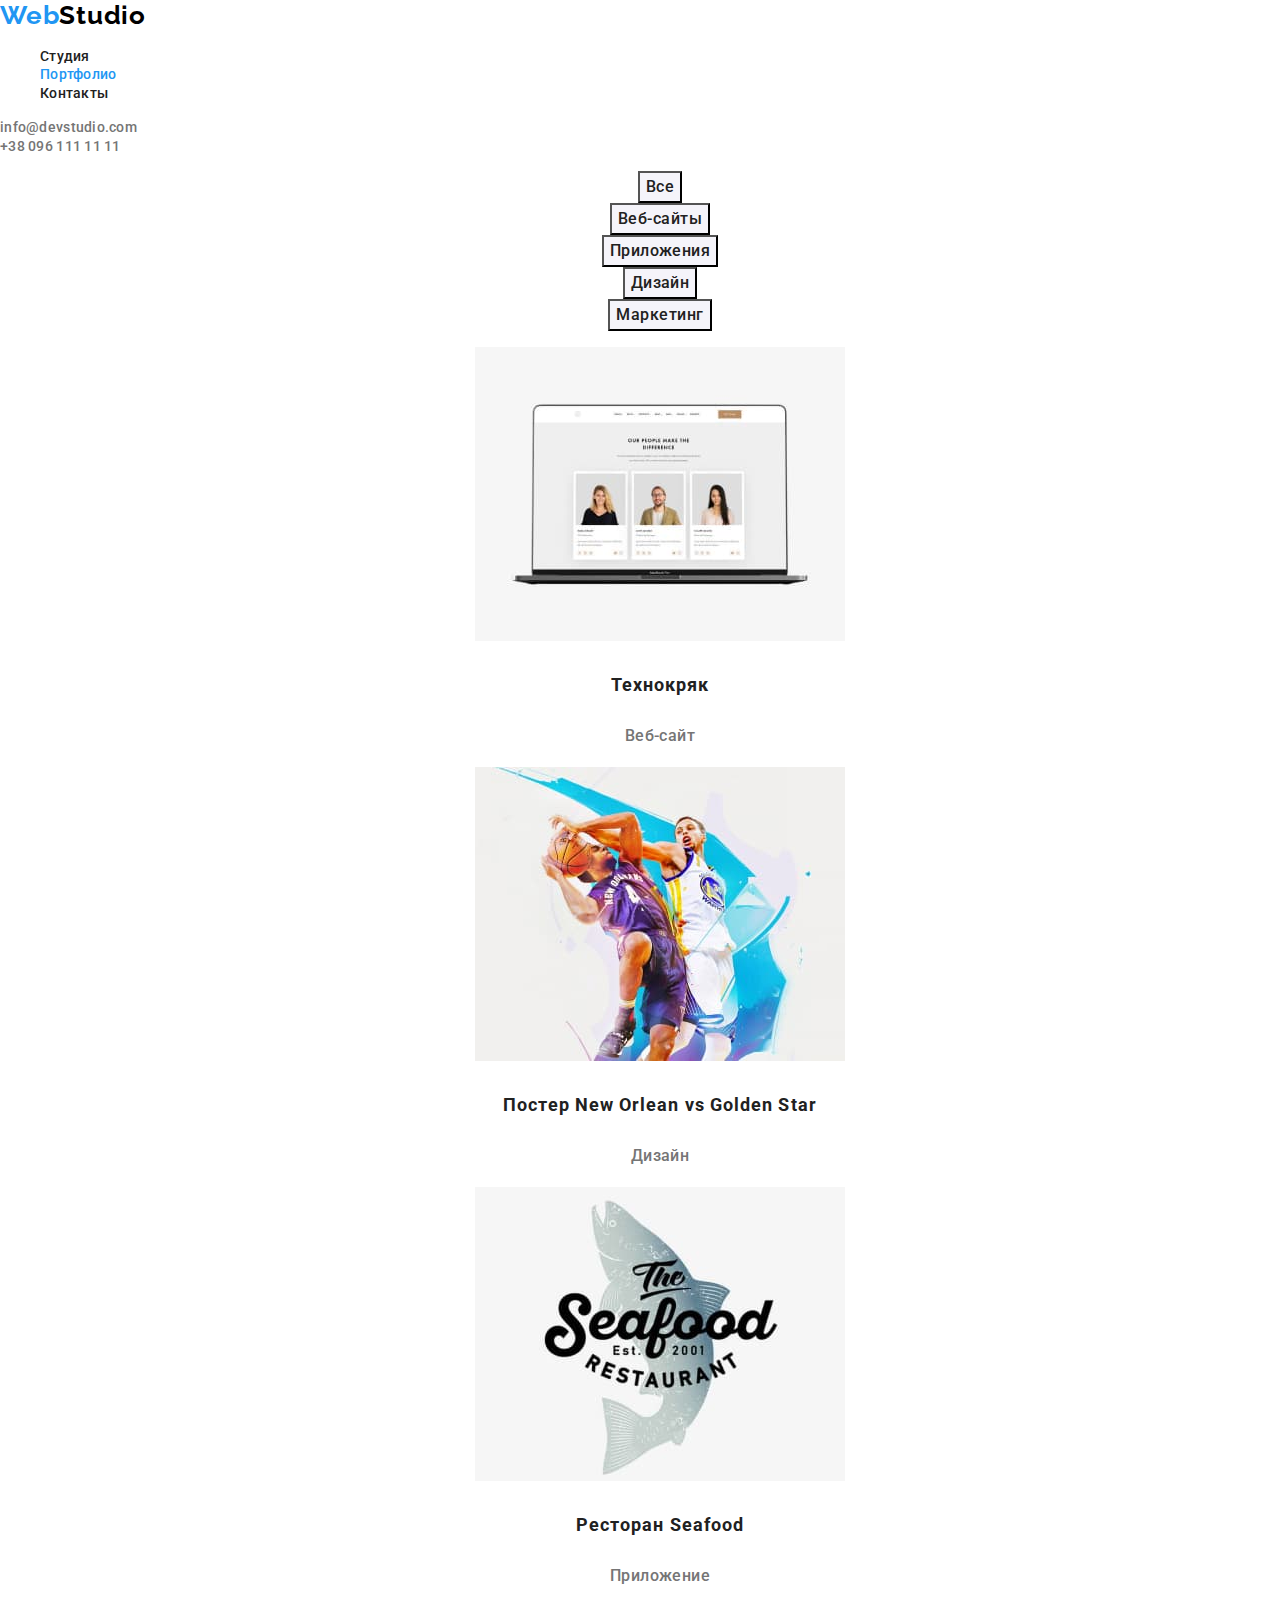
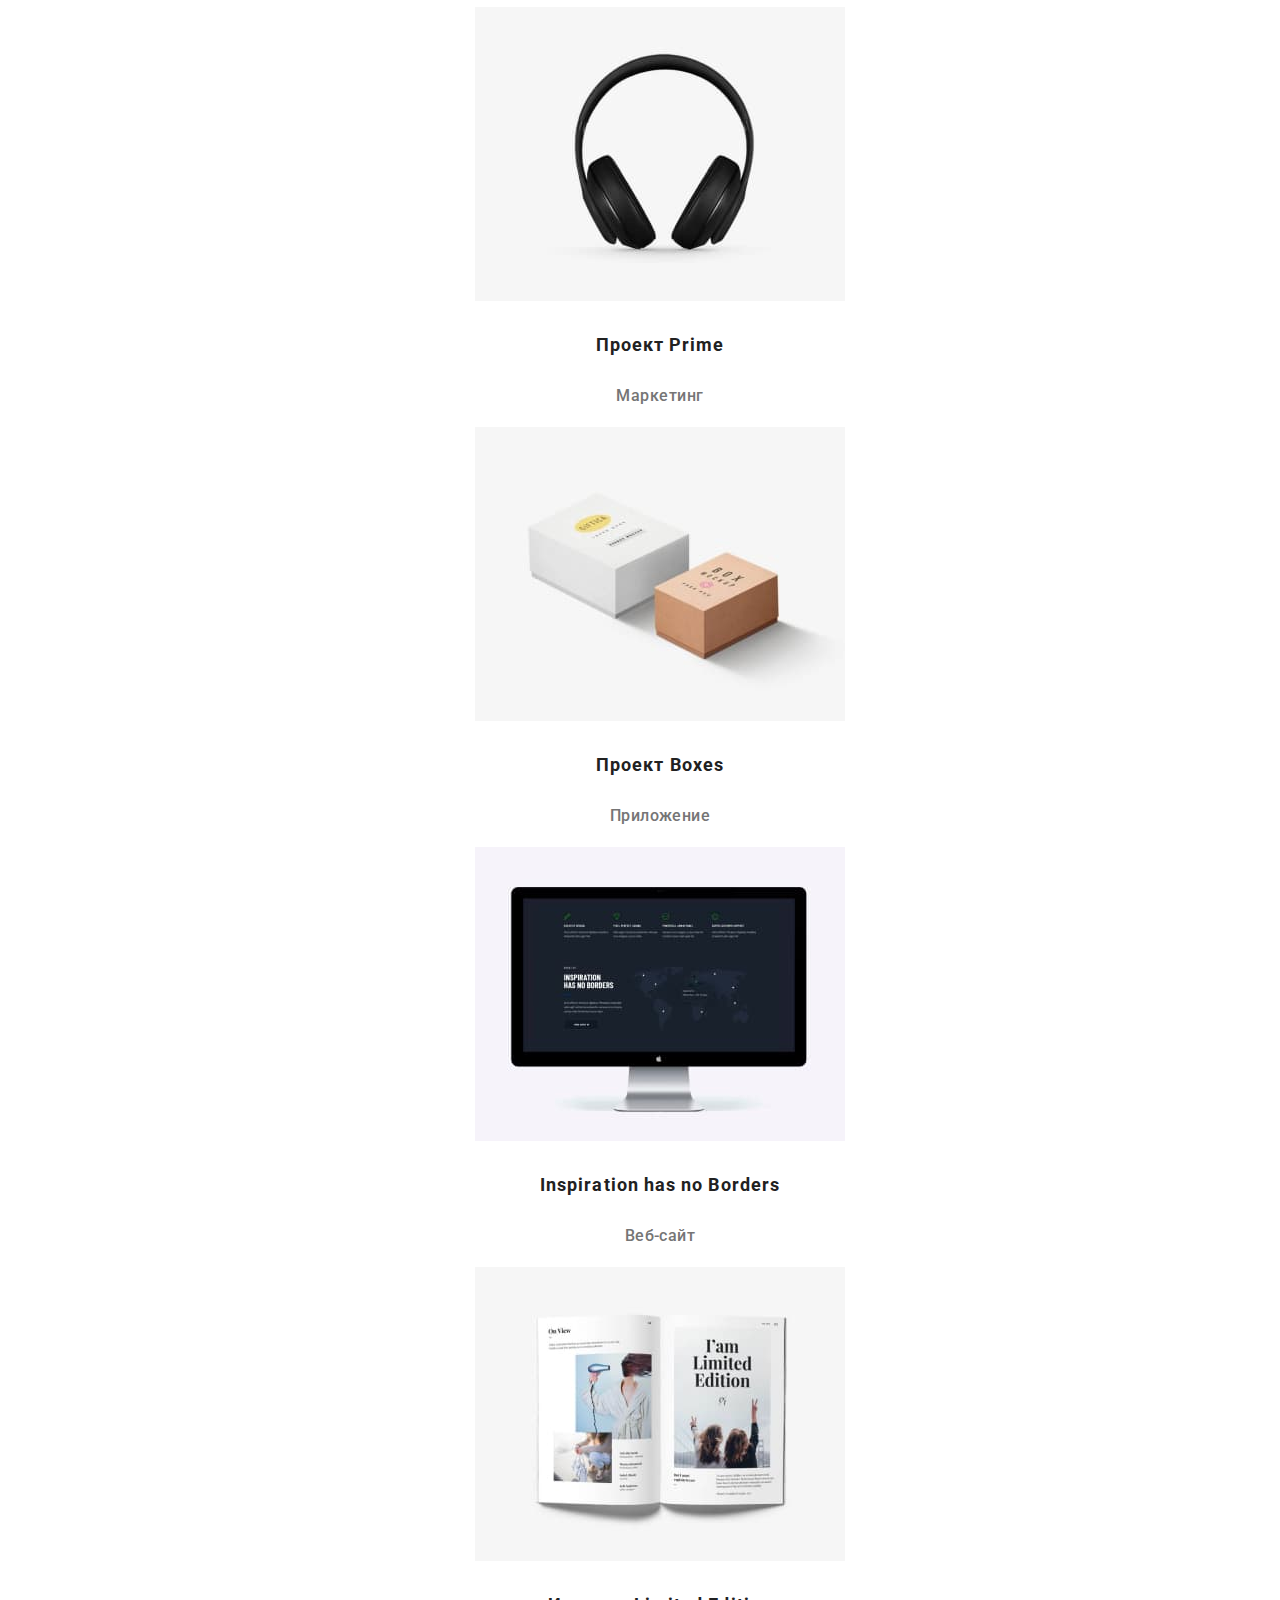
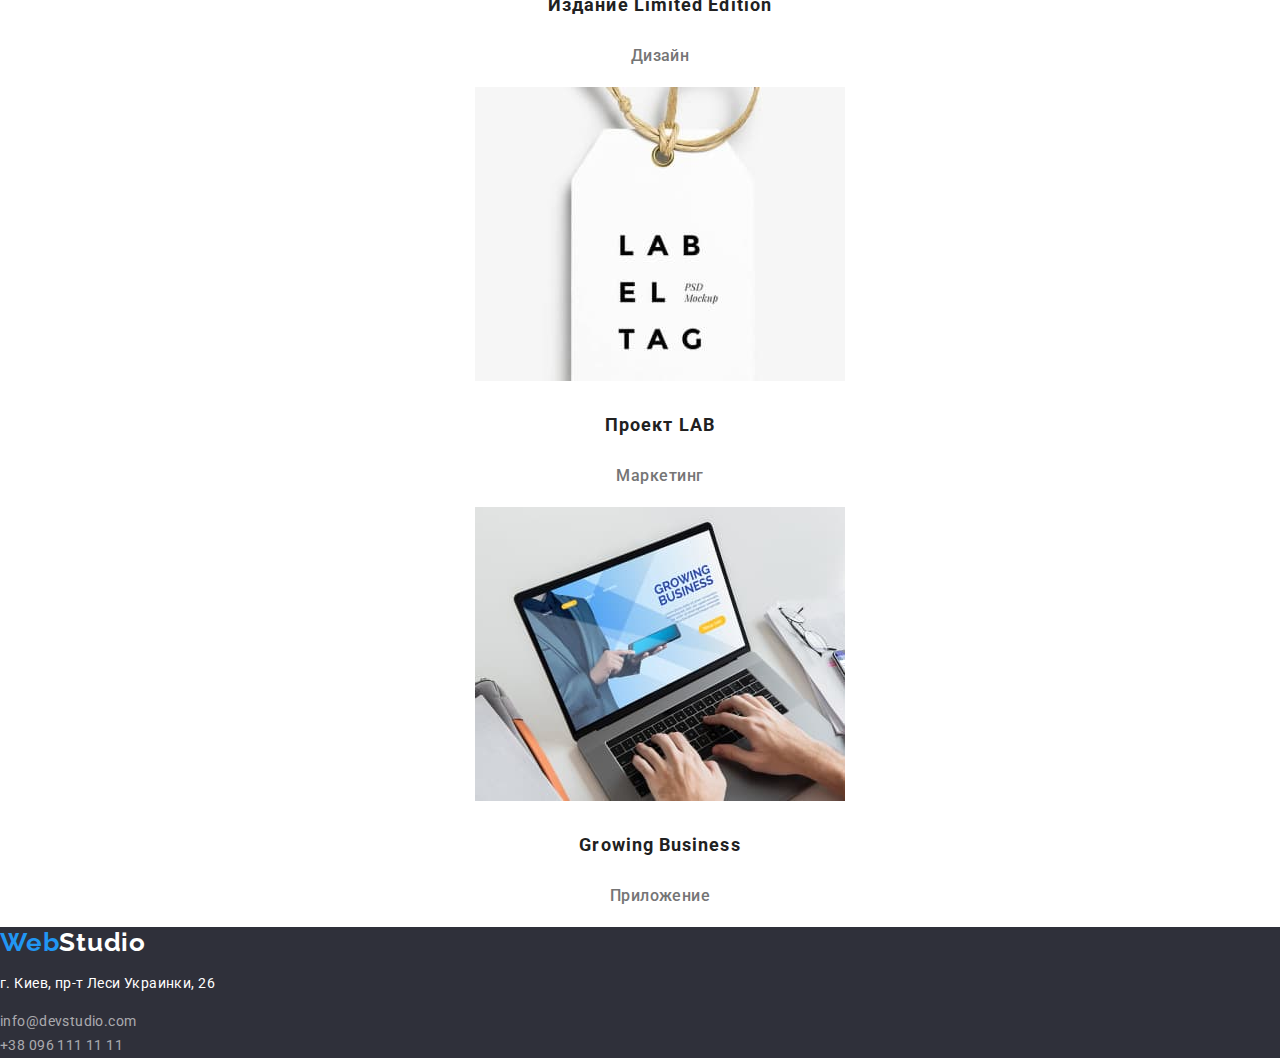
==== portfolio.html @ 554694c2 "Добавление стилей для геометрии" ====
<!DOCTYPE html>
<html lang="ru">
<head>
    <meta charset="UTF-8">
    <meta http-equiv="X-UA-Compatible" content="IE=edge">
    <meta name="viewport" content="width=device-width, initial-scale=1.0">
    <link rel="preconnect" href="https://fonts.googleapis.com">
    <link rel="preconnect" href="https://fonts.gstatic.com" crossorigin>
    <link href="https://fonts.googleapis.com/css2?family=Raleway:wght@700&family=Roboto:wght@400;500;700;900&display=swap" rel="stylesheet">
    <link rel="stylesheet" href="https://cdnjs.cloudflare.com/ajax/libs/modern-normalize/1.1.0/modern-normalize.min.css">
    <link rel="stylesheet" href="./css/styles.css">
    <title>Document</title>
</head>
<body>
    <header class="header">
        <nav class="header-navigation">
        <a href="" class="header-logo link">Web<span class="header-logo-two link">Studio</span></a>
         
     <ul class="header-list list">
         <li class="header-item"><a href="./index.html" class="header-link link" >Студия</a></li>
         <li class="header-item"><a href="./portfolio.html" class="header-link link current" >Портфолио</a></li>
         <li class="header-item"><a href="" class="header-link link">Контакты</a></li>
     </ul>
        </nav>
     <a href="mailto:info@devstudio.com" class="header-mailto link">info@devstudio.com</a><br>
     <a href="tel:+380961111111" class="header-tel link">+38 096 111 11 11</a>
    </header>

    <main>
<section class="section-portfolio">
     <!-- скрытый заголовок-->
     <h1 class="visually-hidden">Навигация</h1>
      <ul class="section-portfolio-list">
          <li class="section-portfolio-item list"><button type="button" class="section-portfolio-btn">Все</button></li>
          <li class="section-portfolio-item list"><button type="button" class="section-portfolio-btn">Веб-сайты</button></li>
          <li class="section-portfolio-item list"><button type="button" class="section-portfolio-btn">Приложения</button></li>
          <li class="section-portfolio-item list"><button type="button" class="section-portfolio-btn">Дизайн</button></li>
          <li class="section-portfolio-item list"><button type="button" class="section-portfolio-btn">Маркетинг</button></li>
      </ul>

        <!-- скрытый заголовок-->
   <h2 class="visually-hidden">Наши проекты</h2>
    <ul class="section-portfolio-list">
        <li class="section-portfolio-item list">
            <a href="" class="section-portfolio-img link">
                <img src="./images/img3.jpg" alt="Веб-сайт" width="370" height="294"/>
                <h3 class="section-portfolio-subtitle">Технокряк</h3>
                <p class="section-portfolio-text">Веб-сайт</p>
            </a>
        </li>
        <li class="section-portfolio-item list">
            <a href="" class="section-portfolio-img link">
            <img src="./images/img4.jpg" alt="Дизайн" width="370" height="294"/>
                <h3 class="section-portfolio-subtitle">Постер New Orlean vs Golden Star</h3>
                <p class="section-portfolio-text">Дизайн</p>
            </a>
        </li>
        <li class="section-portfolio-item list">
            <a href="" class="section-portfolio-img link">
            <img src="./images/img5.jpg" alt="Приложение" width="370" height="294"/>
                <h3 class="section-portfolio-subtitle">Ресторан Seafood</h3>
                <p class="section-portfolio-text">Приложение</p>
            </a>
        </li>
        <li class="section-portfolio-item list">
            <a href="" class="section-portfolio-img link">
            <img src="./images/img6.jpg" alt="Маркетинг" width="370" height="294"/>
                <h3 class="section-portfolio-subtitle">Проект Prime</h3>
                <p class="section-portfolio-text">Маркетинг</p>
            </a>
        </li>
        <li class="section-portfolio-item list">
            <a href="" class="section-portfolio-img link">
            <img src="./images/img7.jpg" alt="Приложение" width="370" height="294"/>
                <h3 class="section-portfolio-subtitle">Проект Boxes</h3>
                <p class="section-portfolio-text">Приложение</p>
            </a>
        </li>
        <li class="section-portfolio-item list">
            <a href="" class="section-portfolio-img link">
            <img src="./images/img8.jpg" alt="Веб-сайт" width="370" height="294"/>
                <h3 class="section-portfolio-subtitle">Inspiration has no Borders</h3>
                <p class="section-portfolio-text">Веб-сайт</p>
            </a>
        </li>
        <li class="section-portfolio-item list">
            <a href="" class="section-portfolio-img link">
            <img src="./images/img9.jpg" alt="Дизайн" width="370" height="294"/>
                <h3 class="section-portfolio-subtitle">Издание Limited Edition</h3>
                <p class="section-portfolio-text">Дизайн</p>
            </a>
        </li>
        <li class="section-portfolio-item list">
            <a href="" class="section-portfolio-img link">
            <img src="./images/img10.jpg" alt="Маркетинг" width="370" height="294"/>
                <h3 class="section-portfolio-subtitle">Проект LAB</h3>
                <p class="section-portfolio-text">Маркетинг</p>
            </a>
        </li>
        <li class="section-portfolio-item list">
            <a href="" class="section-portfolio-img link">
            <img src="./images/img11.jpg" alt="Приложение" width="370" height="294"/>
                <h3 class="section-portfolio-subtitle">Growing Business</h3>
                <p class="section-portfolio-text">Приложение</p>
            </a>
        </li>
    </ul>
</section>
</main>
<footer class="footer">
    <a href="" class="footer-logo link">Web<span class="footer-logo-two link">Studio</span></a>
    <address class="adress">
        <p class="adress-text">г. Киев, пр-т Леси Украинки, 26</p>
        <a href="mailto:info@devstudio.com" class="adress-mailto link">info@devstudio.com</a> <br>
        <a href="tel:+380961111111" class="adress-tel link">+38 096 111 11 11</a>
    </address>
</footer>
    
</body>
</html>
---- css/styles.css ----
:root {
    --header-color: #757575;
    --title-color: #212121;
    --main-color: #FFFFFF;
}

html{
    box-sizing: border-box;
}

*, 
*::before, 
*::after{box-sizing: inherit;}

body {
    font-family: "Roboto", Tahoma, sans-serif;
    margin: 0;
}

.list {
    list-style: none;
}

.link {
    text-decoration: none;
}

.visually-hidden {
    position: absolute;
    white-space: nowrap;
    width: 1px;
    height: 1px;
    overflow: hidden;
    border: 0;
    padding: 0;
    clip: rect(0 0 0 0);
    clip-path: inset(50%);
    margin: -1px;
  }
  
  /*------------index.html-----------*/

  .container {
      margin-left: auto;
      margin-right: auto;
      width: 1230px;
      background-color: tomato;
  }
.header {
    background-color: #FFFFFF;
    
  }
.header-logo {
    font-family: 'Raleway', Tahoma, sans-serif;
    font-style: normal;
    font-weight: 700;
    font-size: 26px;
    line-height: 1.19;
    letter-spacing: 0.03em;
    color: #2196F3;
}

.header-logo-two {
    font-family: 'Raleway', Tahoma, sans-serif;
    font-style: normal;
    font-weight: 700;
    font-size: 26px;
    line-height: 1.19;
    letter-spacing: 0.03em;
    color: #000000;
}

.header-link {
    font-weight: 500;
    font-size: 14px;
    line-height: 1.14;
    letter-spacing: 0.02em;
    color: #212121;
}

.header-link:hover,
.header-link:focus {
    color: #2196F3;
}

.current {
    color: #2196F3 ;
}

.header-mailto, .header-tel {
    font-weight: 500;
    font-size: 14px;
    line-height: 1.14;
    letter-spacing: 0.02em;
    color: var(--header-color);
}

.header-mailto:hover,
.header-mailto:focus,
.header-tel:hover,
.header-tel:focus {
    color: #2196F3;
}

.hero-title {
    margin-top: 0;
    margin-bottom: 50px;
    font-weight: 900;
    font-size: 44px;
    line-height: 1.36;
    text-align: center;
    letter-spacing: 0.06em;
    text-transform: uppercase;
    color: var(--main-color)
    }

.hero {
    margin-top: 0;
    margin-bottom: 94px;
    background-color: #2F303A;
    text-align: center;
    }

.hero-btn {
    border-radius: 4px;
    padding: 10px 32px;
    display: inline-block;
    min-width: 200px;

    font-family: inherit;
    font-weight: 700;
    font-size: 16px;
    line-height: 1.88;
    align-items: center;
    letter-spacing: 0.06em;
    color: #FFFFFF;
    background-color: #2196F3;
    cursor: pointer;
}

.hero-btn:hover, 
.hero-btn:focus{
    color:#FFFFFF;
    background-color: #0f76ca;
}

.section, .work {
    background-color: tomato;
}

.section-list{
    padding: 0;
    margin: 94px;
}

.section-subtitle {
    margin-top: 0;
    margin-bottom: 10px;
    font-size: 14px;
    line-height: 1.14;
    letter-spacing: 0.03em;
    text-transform: uppercase;
    color: #212121;
}

.section-text {
    font-weight: 400;
    font-size: 14px;
    line-height: 1.71;
    letter-spacing: 0.03em;
    color: var(--header-color);
}

.work-top-text, .team-top-text {
   font-size: 36px;
   line-height: 1.12;
   text-align: center;
   letter-spacing: 0.03em;
   color: var(--title-color)
}

.team {
    background: #F5F4FA;
}

.team-subtitle {
    font-weight: 500;
    font-size: 16px;
    line-height: 1.19;
    text-align: center;
    letter-spacing: 0.03em;
    color: #212121;
}

.team-text {
    font-size: 16px;
    line-height: 1.19;
    text-align: center;
    letter-spacing: 0.03em;
    color: var(--header-color)
}

.footer-logo {
    font-family: 'Raleway', Tahoma, sans-serif;
    font-style: normal;
    font-weight: 700;
    font-size: 26px;
    line-height: 1.19;
    letter-spacing: 0.03em;
    color: #2196F3;
}

.footer-logo-two {
    font-family: 'Raleway', Tahoma, sans-serif;
    font-style: normal;
    font-weight: 700;
    font-size: 26px;
    line-height: 1.19;
    letter-spacing: 0.03em;
    color: #FFFFFF;
}

.adress-text {
    font-style: normal;
    font-size: 14px;
    line-height: 1.71;
    letter-spacing: 0.03em;
    color: #FFFFFF;
}

.adress-mailto {
    font-style: normal;
    font-size: 14px;
    line-height: 1.71;
    letter-spacing: 0.03em;
    color: rgba(255, 255, 255, 0.6);
}

.adress-mailto:hover, 
.adress-mailto:focus,
.adress-tel:hover, 
.adress-tel:focus{
    color: #2196F3;
}

.adress-tel {
    font-style: normal;
    font-size: 14px;
    line-height: 1.71;
    letter-spacing: 0.03em;
    color: rgba(255, 255, 255, 0.6);
}

.footer {
    background-color: #2F303A;
}

/*------------portfolio.html-----------*/
.section-portfolio{
    background-color: #FFFFFF;
}
.section-portfolio-list {
    font-weight: 500;
    font-size: 16px;
    line-height: 1.6;
    text-align: center;
    letter-spacing: 0.03em;
    color: #212121;
    
}

.section-portfolio-btn:hover,
.section-portfolio-btn:focus {
    color: #FFFFFF;
    background-color: #2196F3;
}

.section-portfolio-subtitle {
    font-size: 18px;
    line-height: 2;
    letter-spacing: 0.06em;
    color: #212121;
}

.section-portfolio-text {
    font-size: 16px;
    line-height: 1.9;
    letter-spacing: 0.03em;
    color: var(--header-color)
}

.section-portfolio-btn{
    font-weight: 500;
    font-size: 16px;
    line-height: 1.63;
    text-align: center;
    letter-spacing: 0.03em;
    color: #212121;
    background: #F5F4FA;
    cursor: pointer;
}
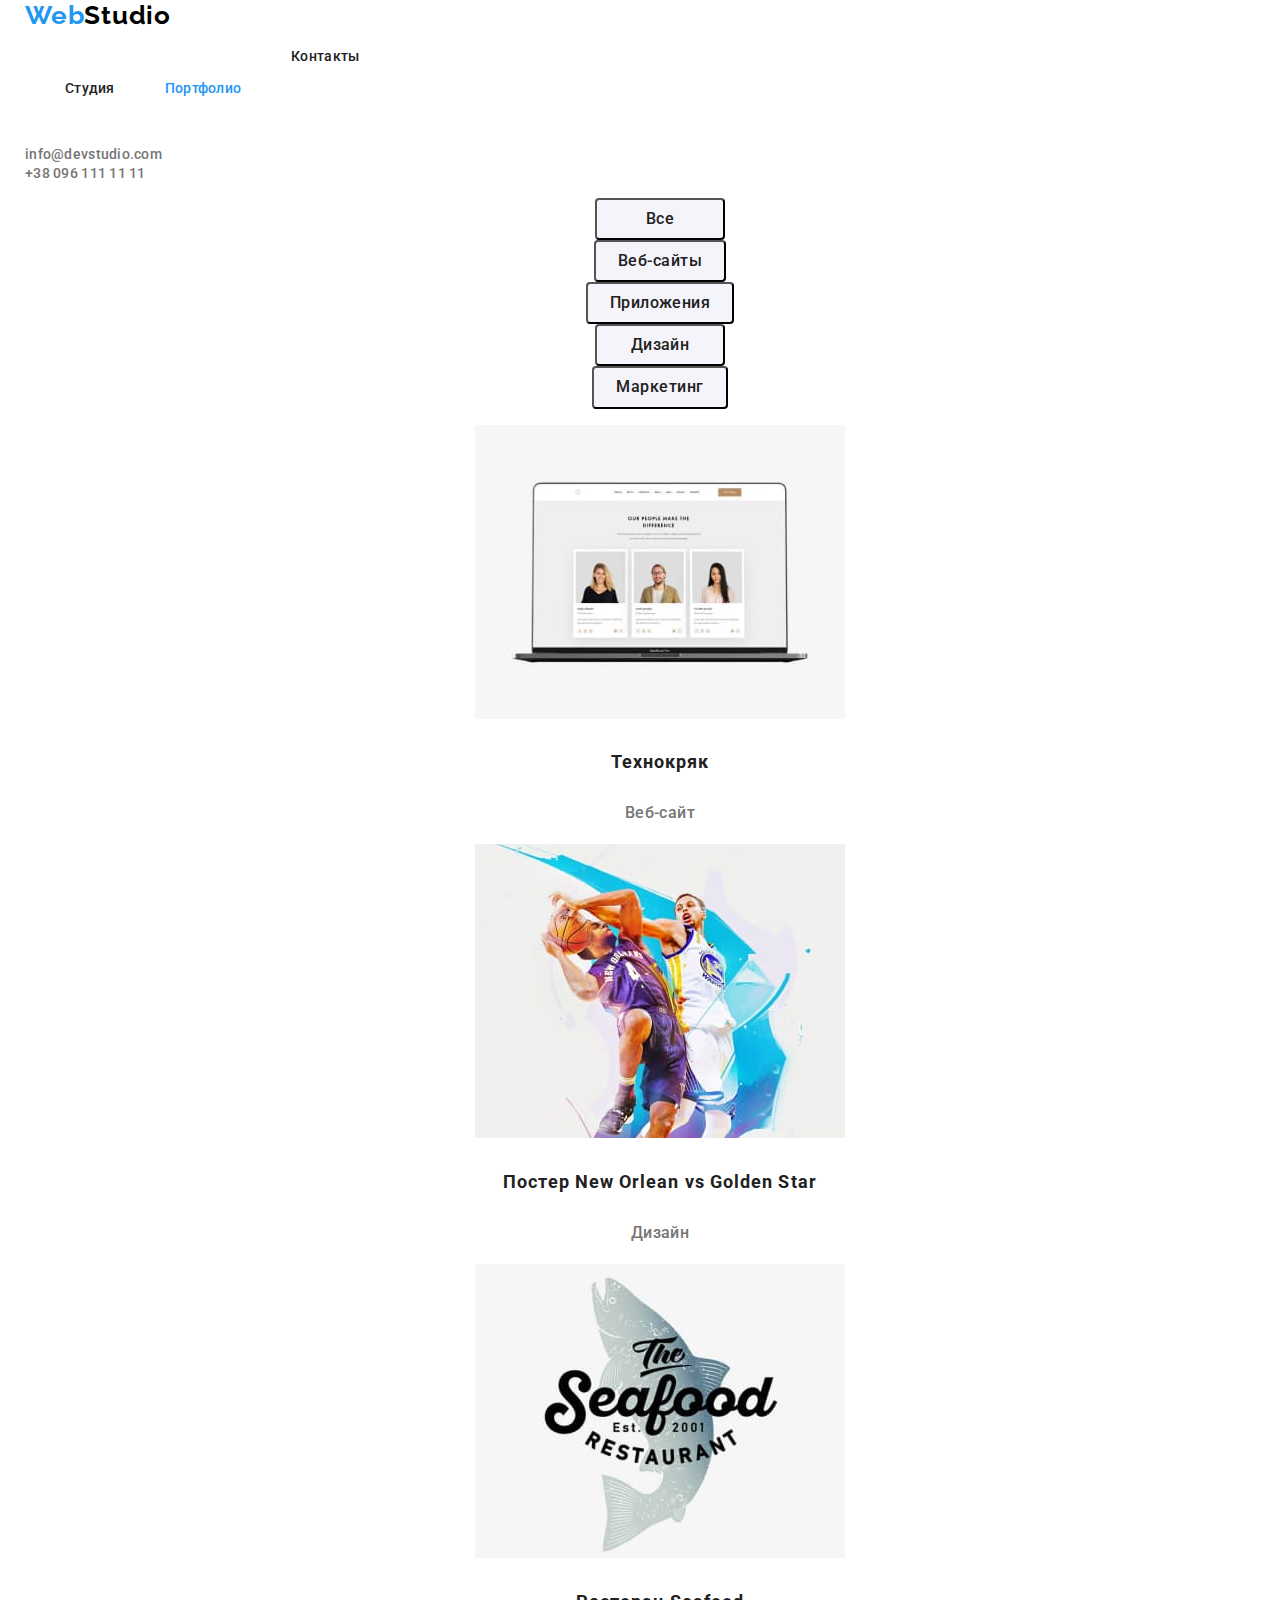
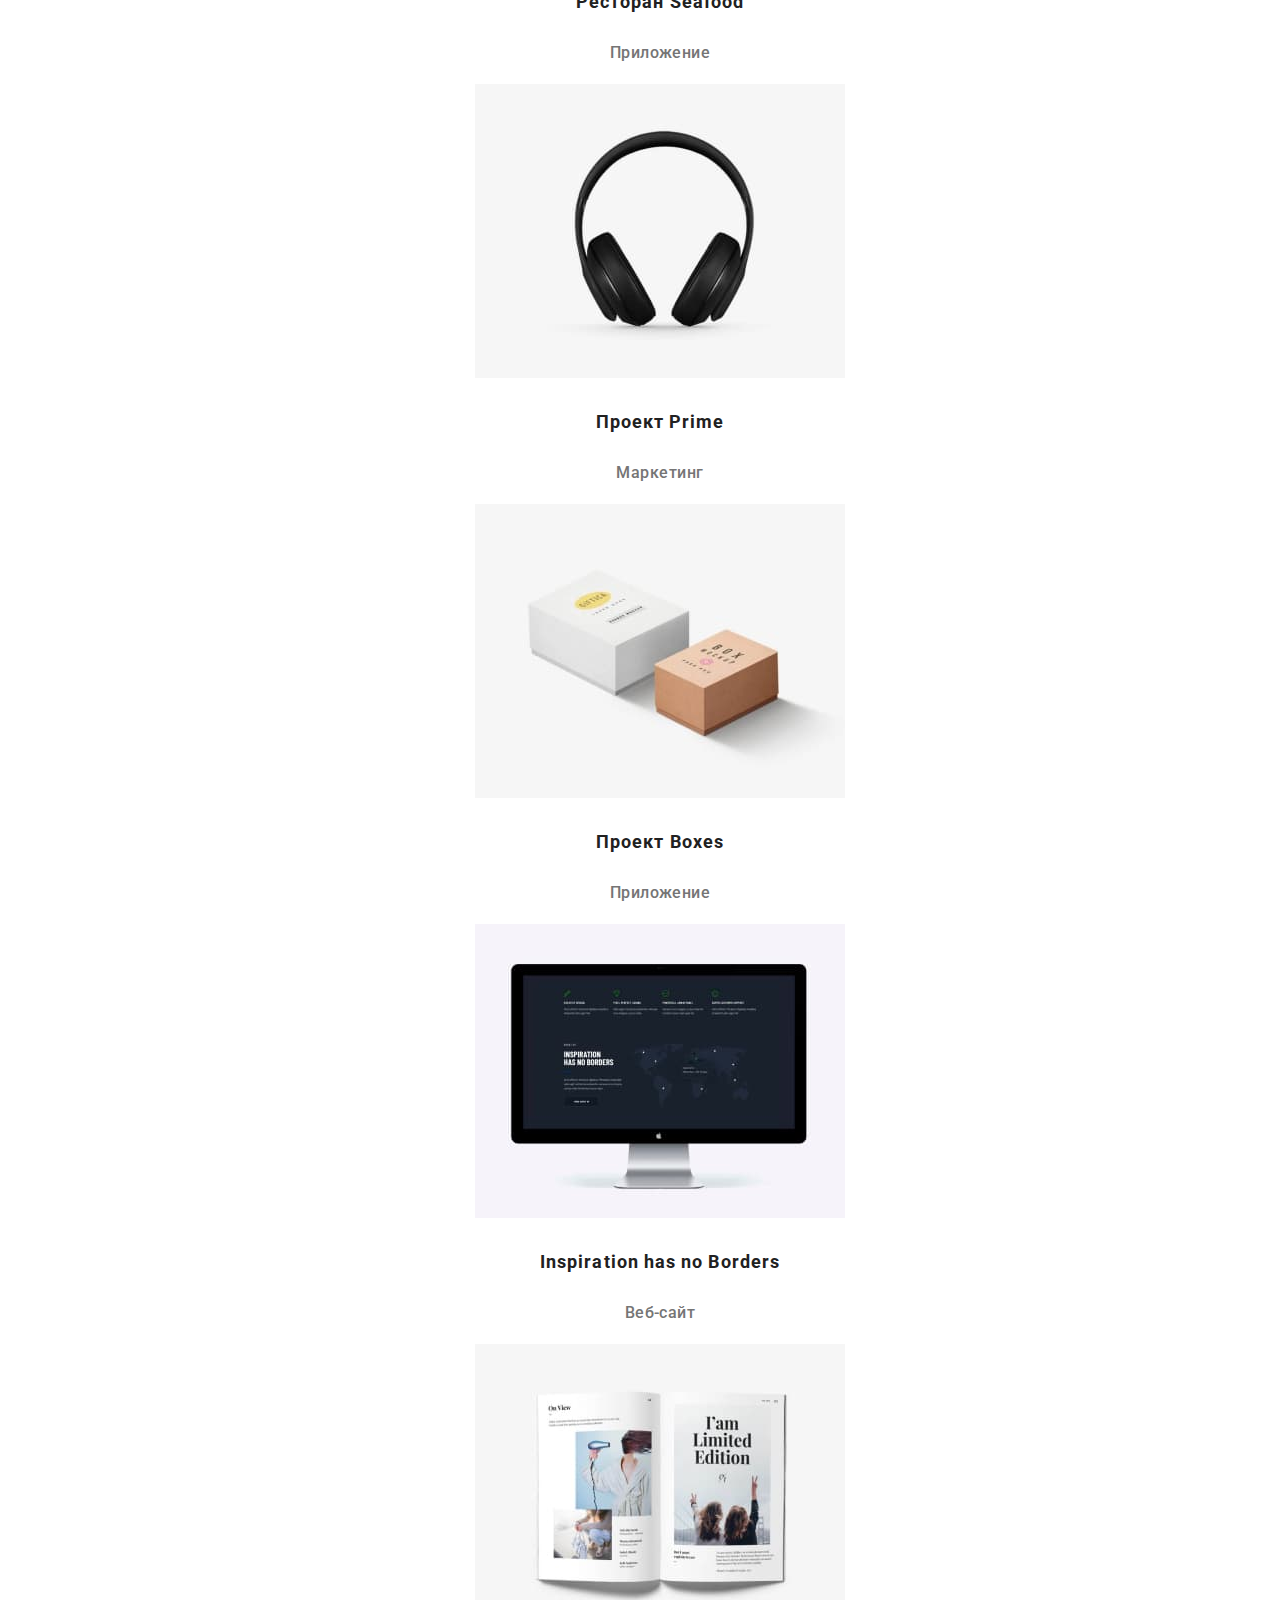
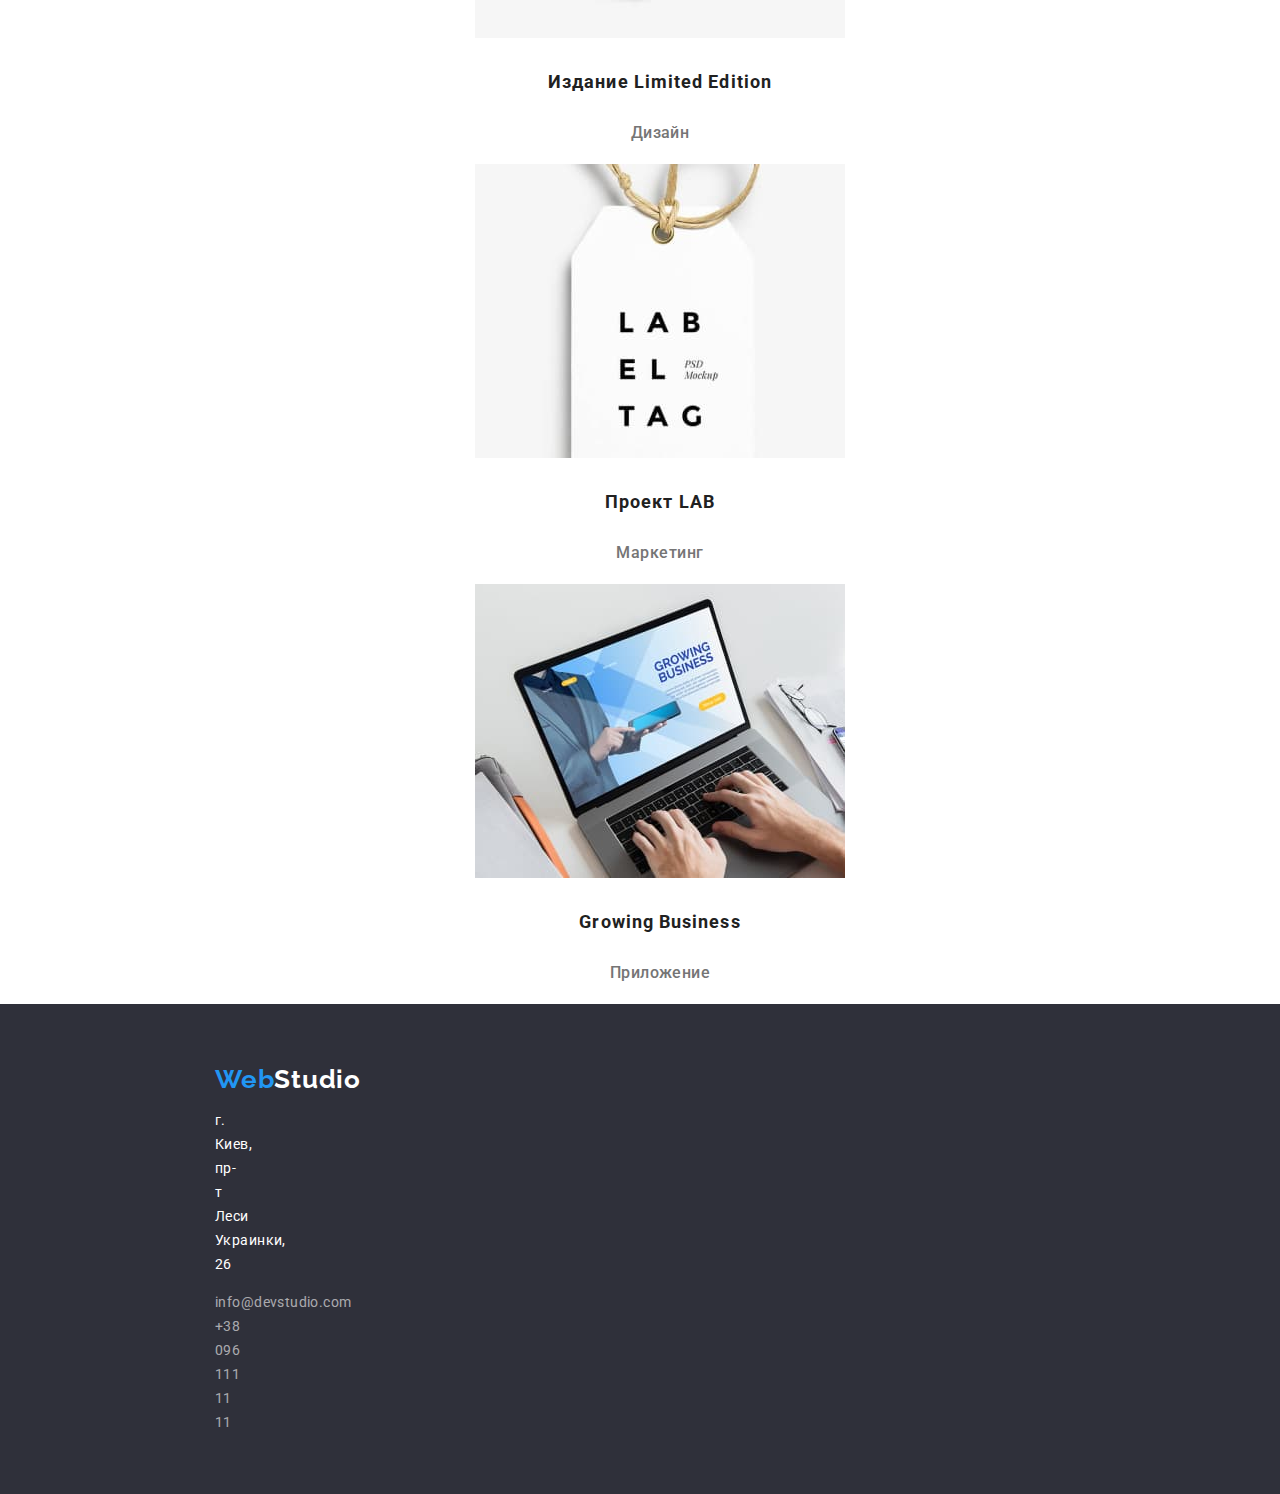
==== commit 39264a61: "start flexbox" ====
--- a/portfolio.html
+++ b/portfolio.html
@@ -13,6 +13,7 @@
 </head>
 <body>
     <header class="header">
+        <div class= "container">
         <nav class="header-navigation">
         <a href="" class="header-logo link">Web<span class="header-logo-two link">Studio</span></a>
          
@@ -24,6 +25,7 @@
         </nav>
      <a href="mailto:info@devstudio.com" class="header-mailto link">info@devstudio.com</a><br>
      <a href="tel:+380961111111" class="header-tel link">+38 096 111 11 11</a>
+    </div>
     </header>
 
     <main>
--- a/css/styles.css
+++ b/css/styles.css
@@ -38,18 +38,29 @@
     margin: -1px;
   }
   
+  .container {
+    margin-left: auto;
+    margin-right: auto;
+    width: 1230px;
+}
+
   /*------------index.html-----------*/
 
-  .container {
-      margin-left: auto;
-      margin-right: auto;
-      width: 1230px;
-      background-color: tomato;
-  }
 .header {
     background-color: #FFFFFF;
-    
   }
+
+  .header-list{
+    display: flex;
+  }
+
+  .header-item:not(:last-child){
+      display: block;
+    margin-right: 50px;
+    padding-top: 32px;
+    padding-bottom: 32px;
+  }
+
 .header-logo {
     font-family: 'Raleway', Tahoma, sans-serif;
     font-style: normal;
@@ -105,6 +116,8 @@
 .hero-title {
     margin-top: 0;
     margin-bottom: 50px;
+    padding-top: 200px;
+    padding-bottom: 30px;
     font-weight: 900;
     font-size: 44px;
     line-height: 1.36;
@@ -116,16 +129,17 @@
 
 .hero {
     margin-top: 0;
-    margin-bottom: 94px;
+    /*margin-bottom: 94px;*/
     background-color: #2F303A;
     text-align: center;
-    }
-
-.hero-btn {
+}
+
+    .hero-btn {
     border-radius: 4px;
     padding: 10px 32px;
     display: inline-block;
     min-width: 200px;
+    margin-bottom: 200px;
 
     font-family: inherit;
     font-weight: 700;
@@ -144,16 +158,21 @@
     background-color: #0f76ca;
 }
 
-.section, .work {
-    background-color: tomato;
-}
-
-.section-list{
+.section {
+    padding-top: 94px;
+    padding-bottom: 94px;
+}
+
+.section-one, .work {
+    background-color: #FFFFFF;
+}
+
+/*.section-one-list{
     padding: 0;
     margin: 94px;
-}
-
-.section-subtitle {
+}*/
+
+.section-one-subtitle {
     margin-top: 0;
     margin-bottom: 10px;
     font-size: 14px;
@@ -163,7 +182,7 @@
     color: #212121;
 }
 
-.section-text {
+.section-one-text {
     font-weight: 400;
     font-size: 14px;
     line-height: 1.71;
@@ -171,16 +190,34 @@
     color: var(--header-color);
 }
 
-.work-top-text, .team-top-text {
+.work-list{
+    padding: 0;
+}
+
+.work-top-text {
+    margin-bottom: 50px;
+   padding: 0;
    font-size: 36px;
    line-height: 1.12;
    text-align: center;
    letter-spacing: 0.03em;
-   color: var(--title-color)
-}
+   color: var(--title-color);
+}
+
+.team-top-text {
+    margin-bottom: 50px;
+    /*padding: 94px;*/
+
+    font-size: 36px;
+    line-height: 1.12;
+    text-align: center;
+    letter-spacing: 0.03em;
+    color: var(--title-color);
+ }
+
 
 .team {
-    background: #F5F4FA;
+   background: #F5F4FA;
 }
 
 .team-subtitle {
@@ -198,6 +235,20 @@
     text-align: center;
     letter-spacing: 0.03em;
     color: var(--header-color)
+}
+
+.team-list {
+    padding: 0;
+    margin: 0;
+}
+
+.team-item {
+    padding-bottom: 30px;
+    margin: 0;
+}
+
+.team-subtitle {
+    margin: 10px;
 }
 
 .footer-logo {
@@ -252,6 +303,10 @@
 }
 
 .footer {
+    padding-top: 60px;
+    padding-bottom: 60px;
+    padding-left: 215px;
+    padding-right: 1154px;
     background-color: #2F303A;
 }
 
@@ -290,13 +345,18 @@
 }
 
 .section-portfolio-btn{
+    border-radius: 4px;
+    min-width: 130px;
+    display: inline-block;
+    padding: 6px 22px;
+
     font-weight: 500;
     font-size: 16px;
     line-height: 1.63;
     text-align: center;
     letter-spacing: 0.03em;
     color: #212121;
-    background: #F5F4FA;
+    background-color:  #F5F4FA;
     cursor: pointer;
 }
 
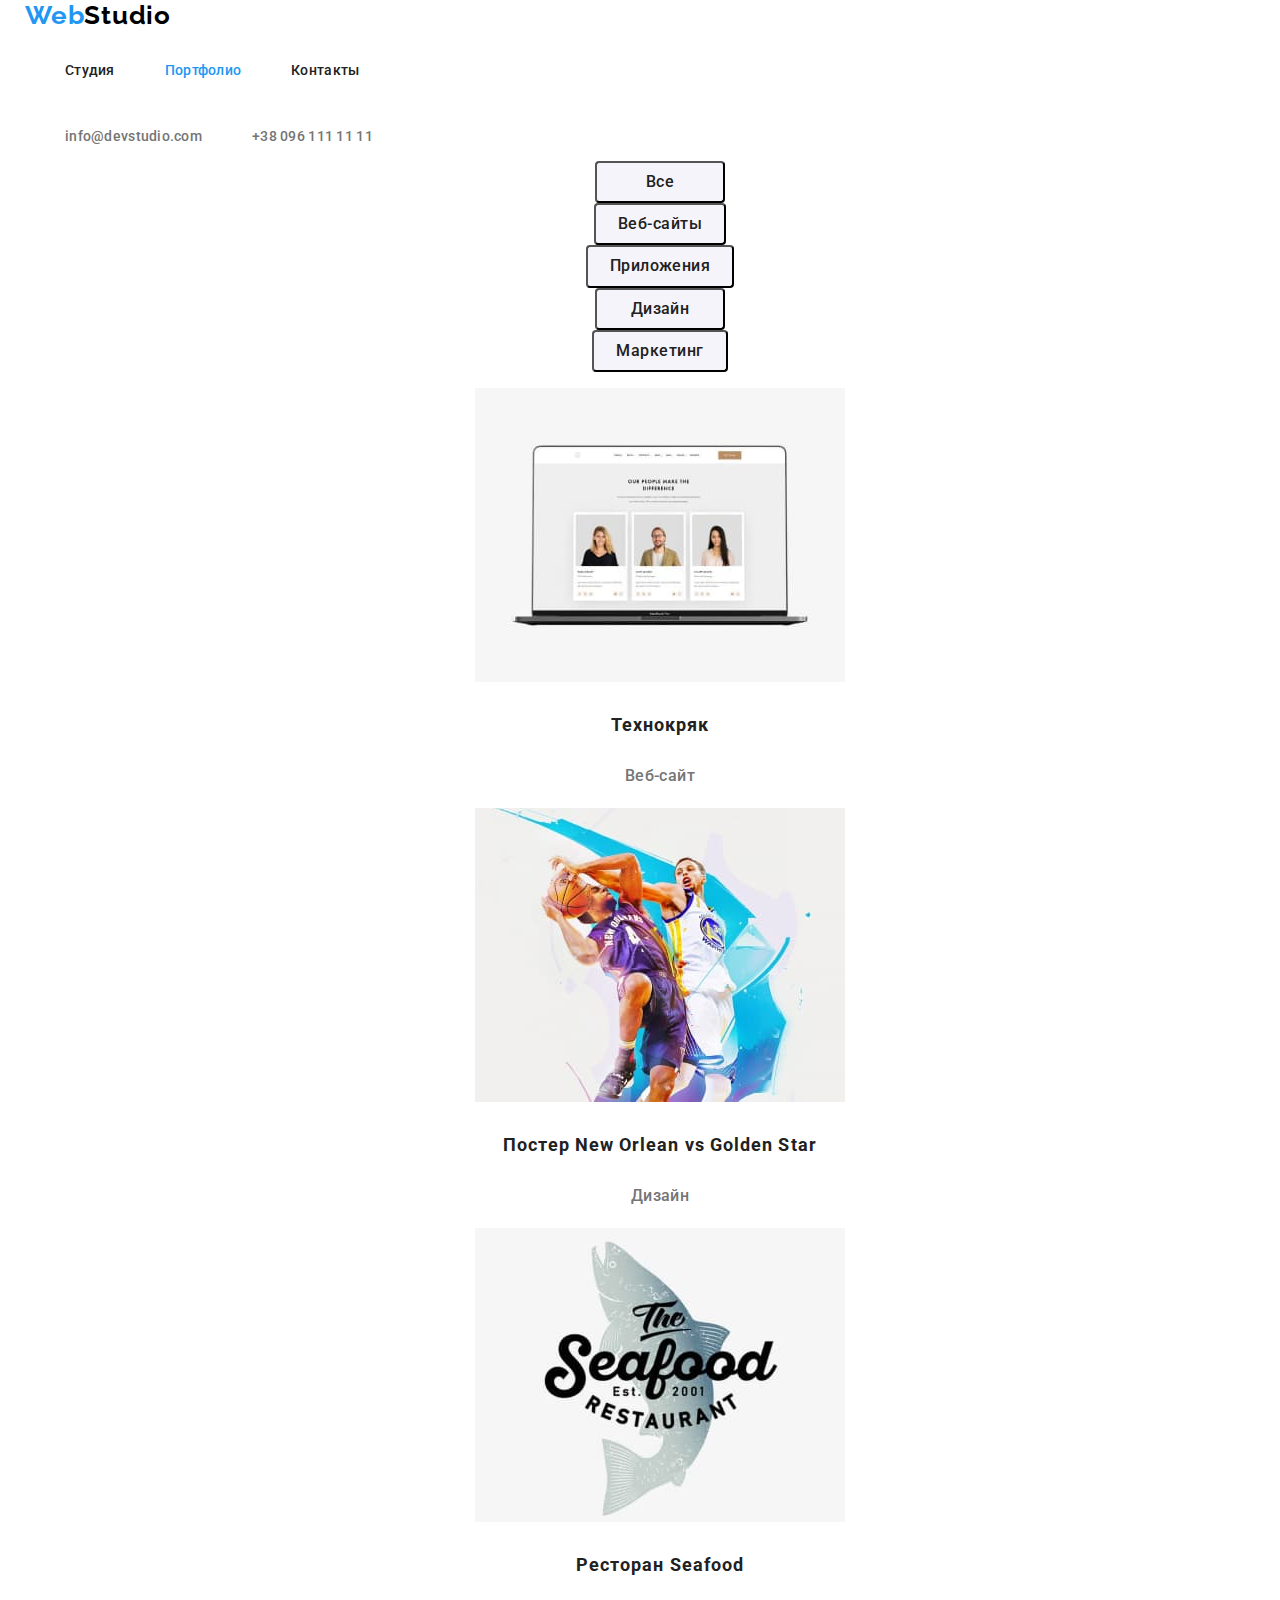
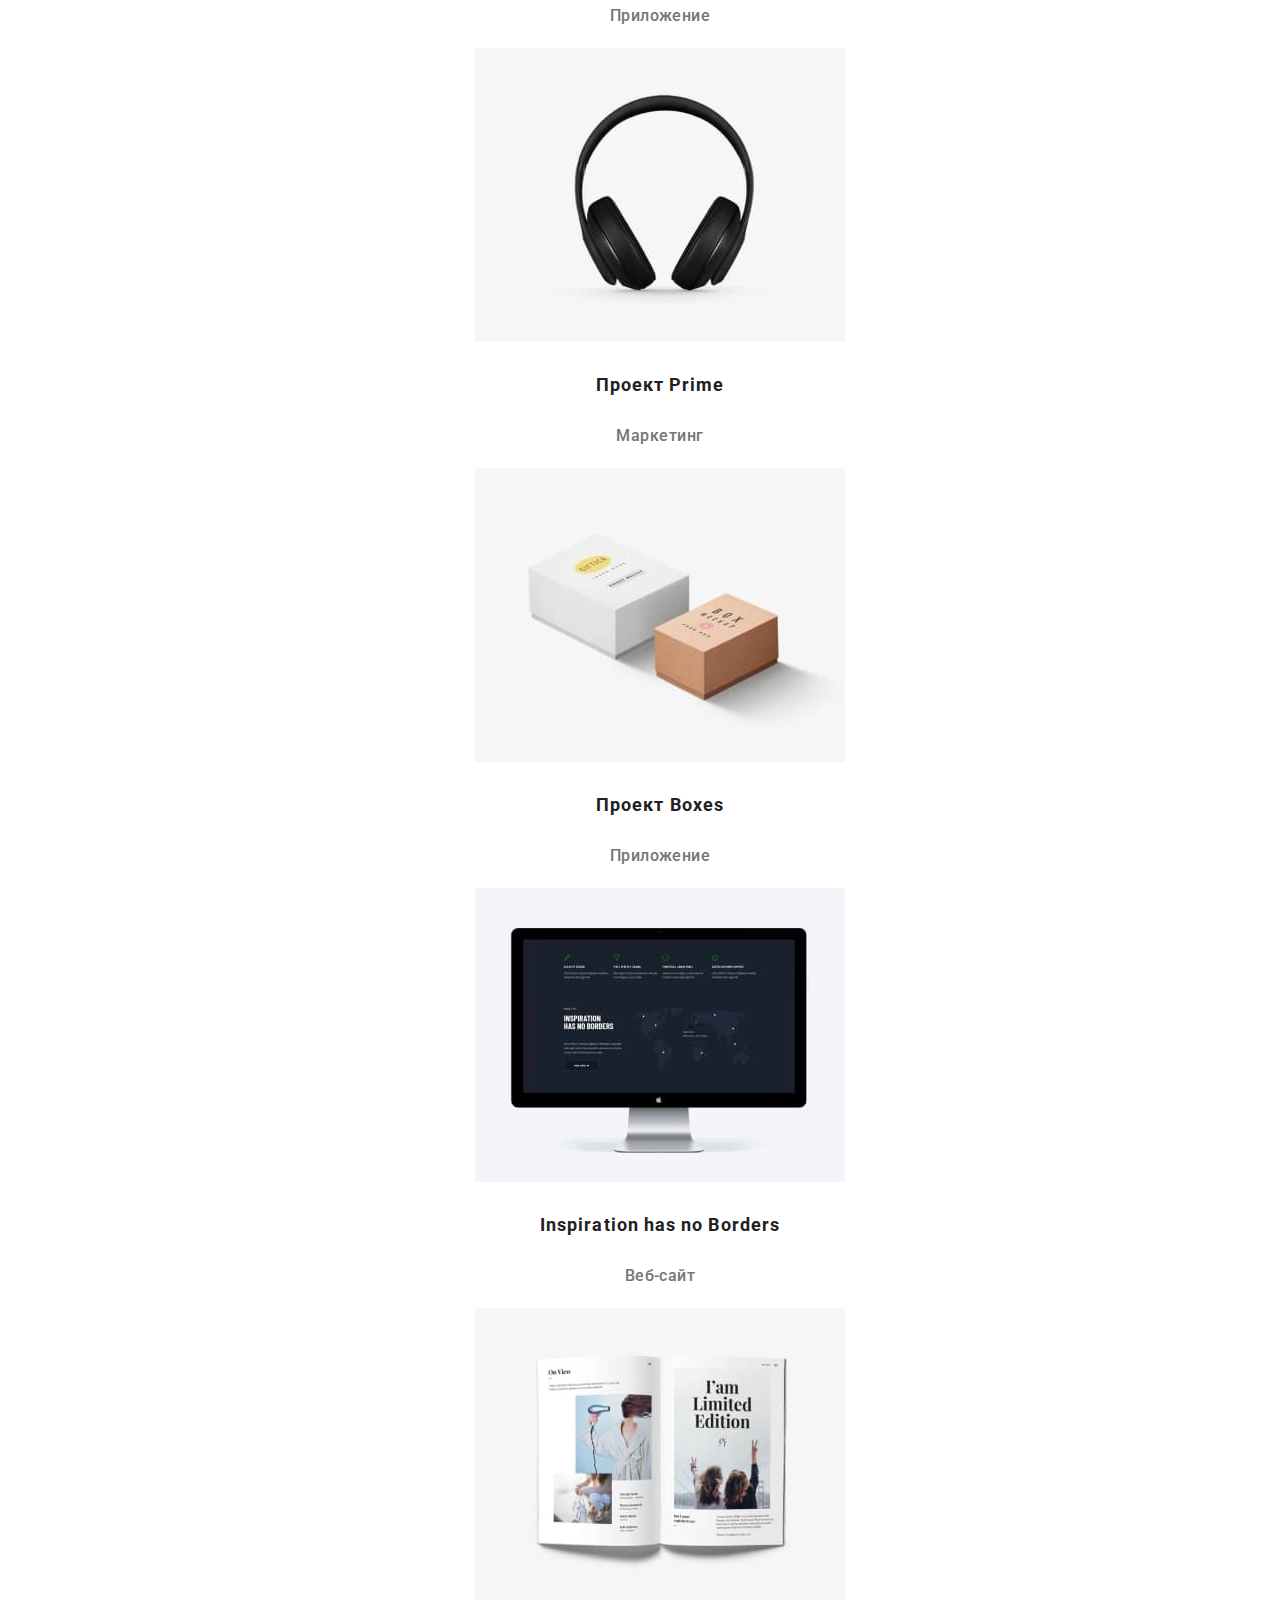
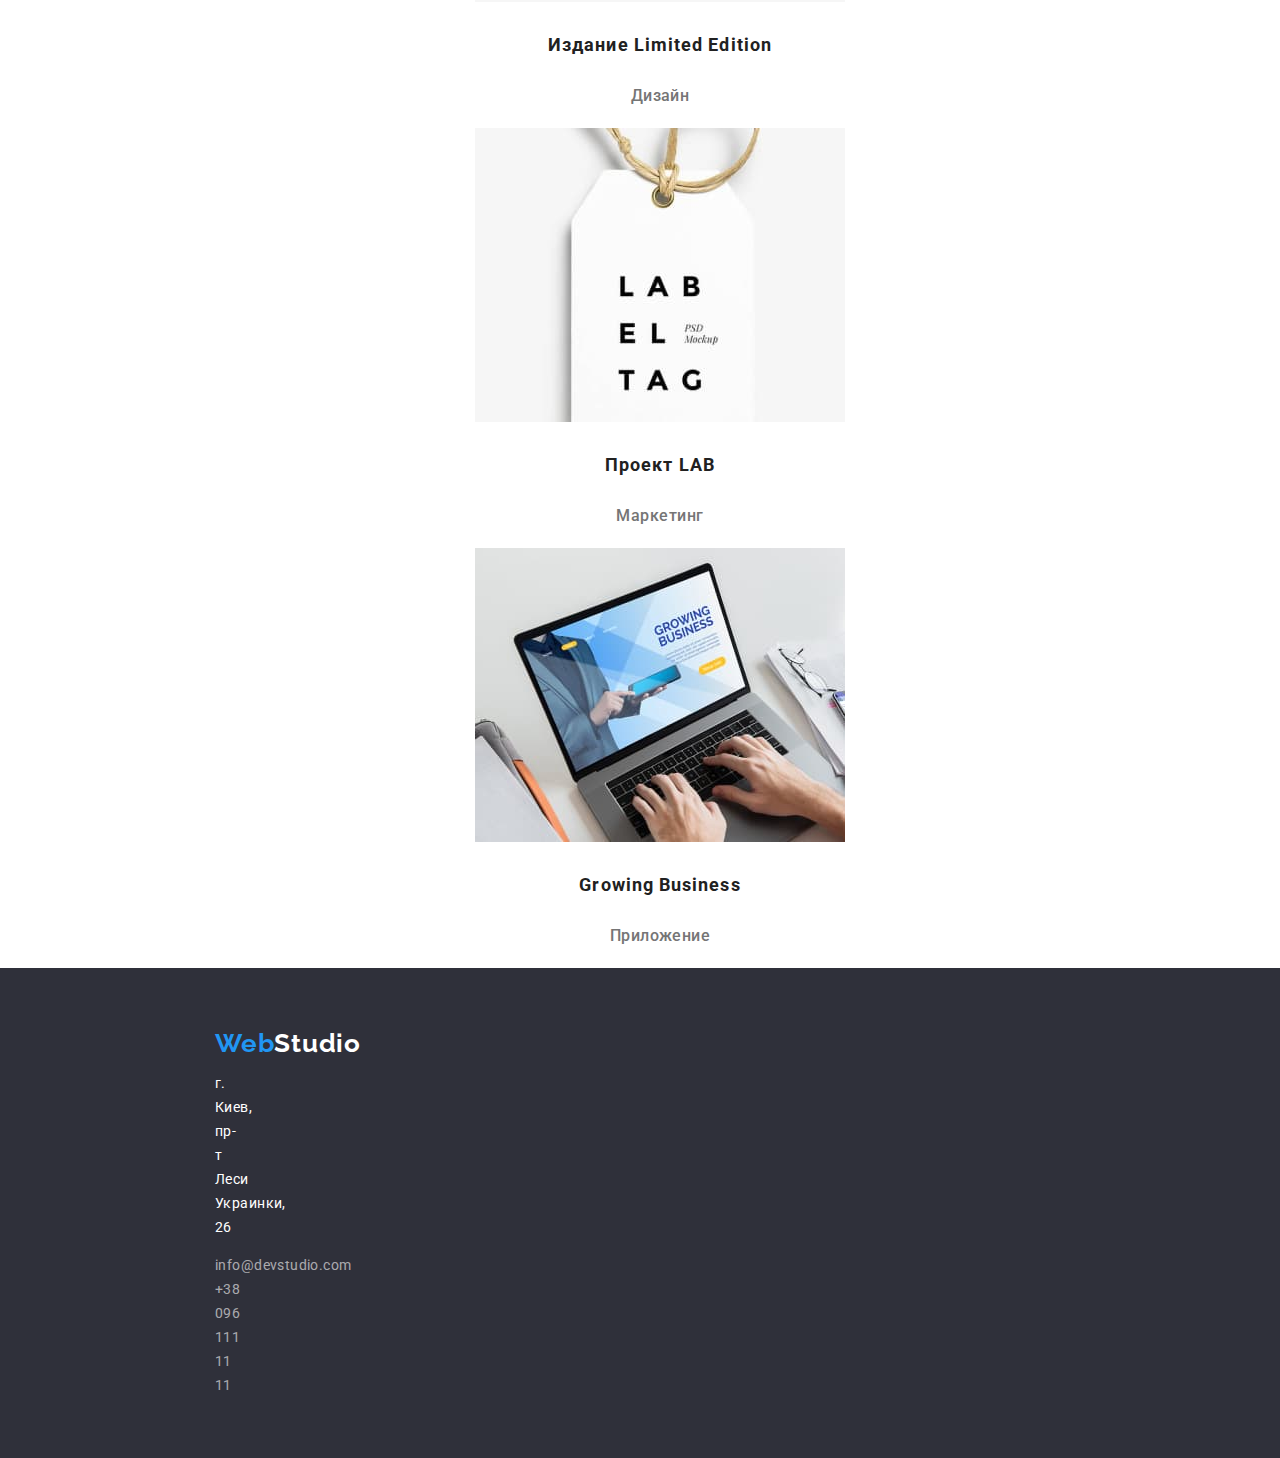
==== commit 0ef28141: "изменения-2" ====
--- a/portfolio.html
+++ b/portfolio.html
@@ -23,9 +23,10 @@
          <li class="header-item"><a href="" class="header-link link">Контакты</a></li>
      </ul>
         </nav>
-     <a href="mailto:info@devstudio.com" class="header-mailto link">info@devstudio.com</a><br>
-     <a href="tel:+380961111111" class="header-tel link">+38 096 111 11 11</a>
-    </div>
+    <ul class="mailto-tel list">
+     <li class="mailto-tel-item"><a href="mailto:info@devstudio.com" class="header-mailto link">info@devstudio.com</a><br></li>
+     <li class="mailto-tel-item"><a href="tel:+380961111111" class="header-tel link">+38 096 111 11 11</a></li>
+  </div>
     </header>
 
     <main>
--- a/css/styles.css
+++ b/css/styles.css
@@ -44,6 +44,11 @@
     width: 1230px;
 }
 
+.main-nav{
+    display: flex;
+    align-items: center;
+}
+
   /*------------index.html-----------*/
 
 .header {
@@ -51,15 +56,28 @@
   }
 
   .header-list{
+      margin: 0;
     display: flex;
   }
 
-  .header-item:not(:last-child){
+   .header-link{
       display: block;
-    margin-right: 50px;
     padding-top: 32px;
     padding-bottom: 32px;
-  }
+    
+font-weight: 500;
+font-size: 14px;
+line-height: 16px;
+letter-spacing: 0.02em;
+
+color: #212121;
+   }
+
+   .header-list .header-item:not(:last-child){
+    margin-right: 50px;
+   }
+
+
 
 .header-logo {
     font-family: 'Raleway', Tahoma, sans-serif;
@@ -105,6 +123,15 @@
     letter-spacing: 0.02em;
     color: var(--header-color);
 }
+
+.mailto-tel{
+    display: flex;
+}
+
+.mailto-tel .mailto-tel-item:not(:last-child){
+    margin-right: 50px;
+   }
+
 
 .header-mailto:hover,
 .header-mailto:focus,
@@ -190,6 +217,9 @@
     color: var(--header-color);
 }
 
+.work{
+    padding-top: 0;
+}
 .work-list{
     padding: 0;
 }
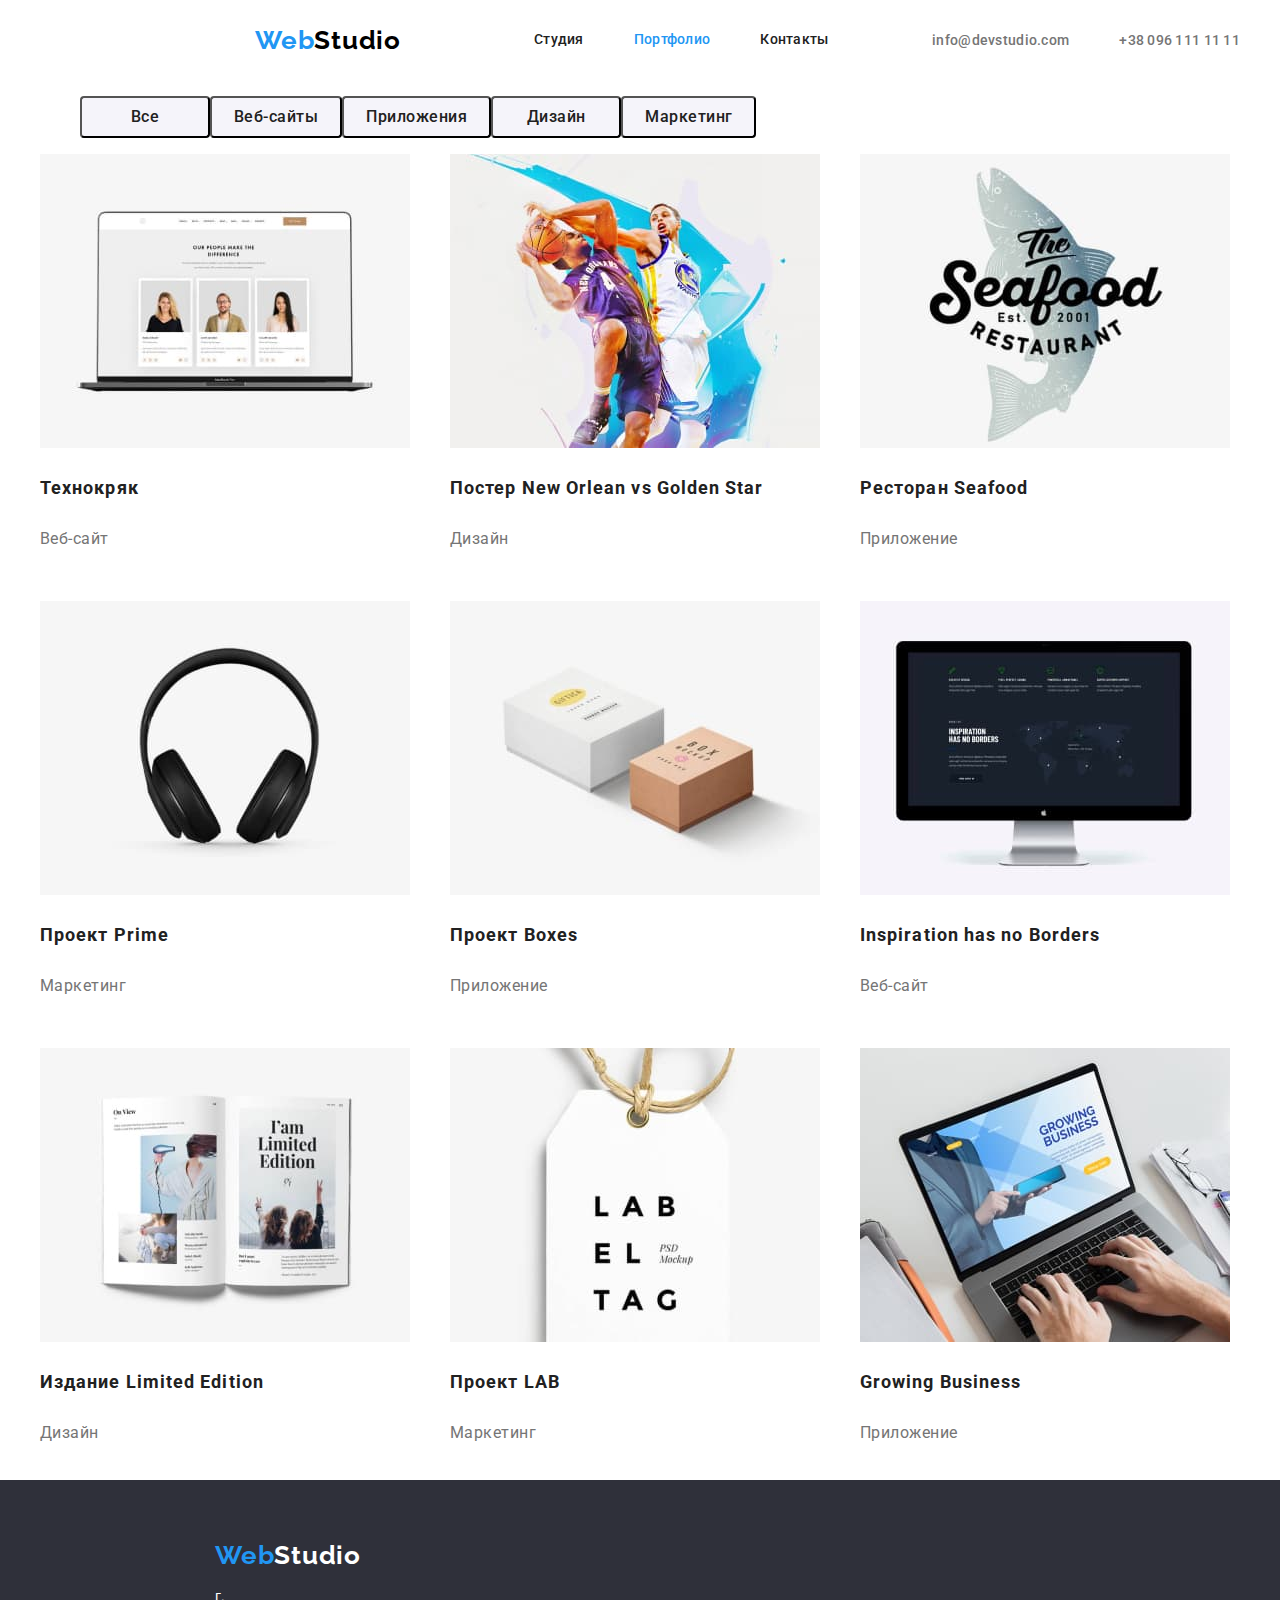
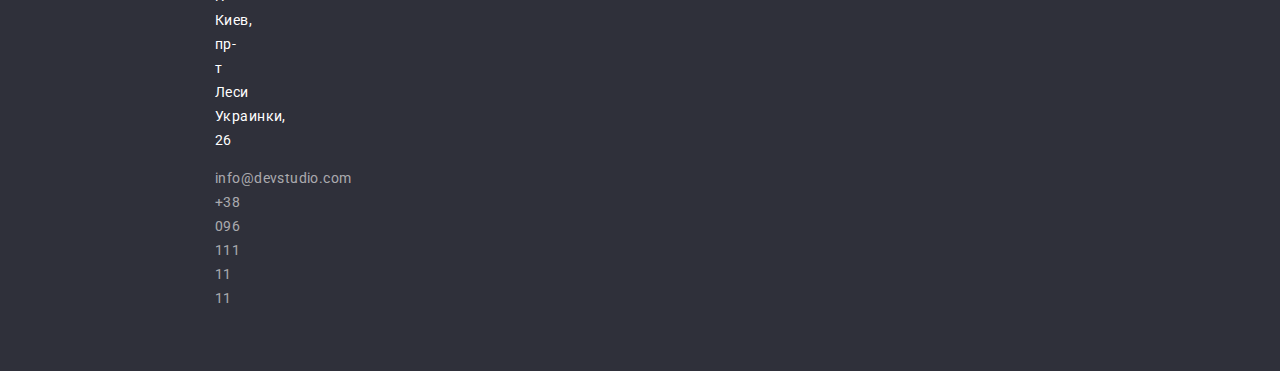
==== commit b1bf8a95: "изменения3" ====
--- a/portfolio.html
+++ b/portfolio.html
@@ -12,35 +12,37 @@
     <title>Document</title>
 </head>
 <body>
-    <header class="header">
-        <div class= "container">
+<header class="header">
+    <div class="container main-nav">
         <nav class="header-navigation">
-        <a href="" class="header-logo link">Web<span class="header-logo-two link">Studio</span></a>
-         
-     <ul class="header-list list">
-         <li class="header-item"><a href="./index.html" class="header-link link" >Студия</a></li>
-         <li class="header-item"><a href="./portfolio.html" class="header-link link current" >Портфолио</a></li>
-         <li class="header-item"><a href="" class="header-link link">Контакты</a></li>
-     </ul>
+            <a href="" class="header-logo link">Web<span class="header-logo-two link">Studio</span></a>
+
+            <ul class="header-list list">
+                <li class="header-item"><a href="./index.html" class="header-link link">Студия</a></li>
+                <li class="header-item"><a href="./portfolio.html" class="header-link link current">Портфолио</a></li>
+                <li class="header-item"><a href="" class="header-link link">Контакты</a></li>
+            </ul>
         </nav>
-    <ul class="mailto-tel list">
-     <li class="mailto-tel-item"><a href="mailto:info@devstudio.com" class="header-mailto link">info@devstudio.com</a><br></li>
-     <li class="mailto-tel-item"><a href="tel:+380961111111" class="header-tel link">+38 096 111 11 11</a></li>
-  </div>
-    </header>
-
+        <ul class="mailto-tel list">
+            <li class="mailto-tel-item"><a href="mailto:info@devstudio.com"
+                    class="header-mailto link">info@devstudio.com</a><br></li>
+            <li class="mailto-tel-item"><a href="tel:+380961111111" class="header-tel link">+38 096 111 11 11</a></li>
+    </div>
+</header>
     <main>
 <section class="section-portfolio">
+    <div class="container">
      <!-- скрытый заголовок-->
      <h1 class="visually-hidden">Навигация</h1>
-      <ul class="section-portfolio-list">
-          <li class="section-portfolio-item list"><button type="button" class="section-portfolio-btn">Все</button></li>
-          <li class="section-portfolio-item list"><button type="button" class="section-portfolio-btn">Веб-сайты</button></li>
-          <li class="section-portfolio-item list"><button type="button" class="section-portfolio-btn">Приложения</button></li>
-          <li class="section-portfolio-item list"><button type="button" class="section-portfolio-btn">Дизайн</button></li>
-          <li class="section-portfolio-item list"><button type="button" class="section-portfolio-btn">Маркетинг</button></li>
+      <ul class="section-portfolio-list-nav">
+          <li class="section-portfolio-item-nav list"><button type="button" class="section-portfolio-btn">Все</button></li>
+          <li class="section-portfolio-item-nav list"><button type="button" class="section-portfolio-btn">Веб-сайты</button></li>
+          <li class="section-portfolio-item-nav list"><button type="button" class="section-portfolio-btn">Приложения</button></li>
+          <li class="section-portfolio-item-nav list"><button type="button" class="section-portfolio-btn">Дизайн</button></li>
+          <li class="section-portfolio-item-nav list"><button type="button" class="section-portfolio-btn">Маркетинг</button></li>
       </ul>
-
+</div>
+<div>
         <!-- скрытый заголовок-->
    <h2 class="visually-hidden">Наши проекты</h2>
     <ul class="section-portfolio-list">
@@ -108,6 +110,7 @@
             </a>
         </li>
     </ul>
+    </div>
 </section>
 </main>
 <footer class="footer">
--- a/css/styles.css
+++ b/css/styles.css
@@ -41,6 +41,8 @@
   .container {
     margin-left: auto;
     margin-right: auto;
+    padding-left: 15px;
+    padding-right: 15px;
     width: 1230px;
 }
 
@@ -77,9 +79,15 @@
     margin-right: 50px;
    }
 
-
+.header-navigation{
+    display: flex;
+    align-items: center;
+    
+}
 
 .header-logo {
+    margin-right: 93px;
+    margin-left: 215px;
     font-family: 'Raleway', Tahoma, sans-serif;
     font-style: normal;
     font-weight: 700;
@@ -126,6 +134,7 @@
 
 .mailto-tel{
     display: flex;
+    margin-left: auto;
 }
 
 .mailto-tel .mailto-tel-item:not(:last-child){
@@ -190,8 +199,18 @@
     padding-bottom: 94px;
 }
 
+.section-one-list{
+    display: flex;
+    flex-wrap: nowrap;
+
+}
+
 .section-one, .work {
     background-color: #FFFFFF;
+}
+
+.section-one {
+    width: 270px;
 }
 
 /*.section-one-list{
@@ -221,10 +240,17 @@
     padding-top: 0;
 }
 .work-list{
+    display: flex;
+    align-items: center;
     padding: 0;
 }
 
+.work-list .work-item:not(:last-child) {
+    margin-right: 0px;
+}
+
 .work-top-text {
+    margin-top: 0;
     margin-bottom: 50px;
    padding: 0;
    font-size: 36px;
@@ -268,6 +294,9 @@
 }
 
 .team-list {
+    display: flex;
+    align-items: center;
+
     padding: 0;
     margin: 0;
 }
@@ -279,57 +308,6 @@
 
 .team-subtitle {
     margin: 10px;
-}
-
-.footer-logo {
-    font-family: 'Raleway', Tahoma, sans-serif;
-    font-style: normal;
-    font-weight: 700;
-    font-size: 26px;
-    line-height: 1.19;
-    letter-spacing: 0.03em;
-    color: #2196F3;
-}
-
-.footer-logo-two {
-    font-family: 'Raleway', Tahoma, sans-serif;
-    font-style: normal;
-    font-weight: 700;
-    font-size: 26px;
-    line-height: 1.19;
-    letter-spacing: 0.03em;
-    color: #FFFFFF;
-}
-
-.adress-text {
-    font-style: normal;
-    font-size: 14px;
-    line-height: 1.71;
-    letter-spacing: 0.03em;
-    color: #FFFFFF;
-}
-
-.adress-mailto {
-    font-style: normal;
-    font-size: 14px;
-    line-height: 1.71;
-    letter-spacing: 0.03em;
-    color: rgba(255, 255, 255, 0.6);
-}
-
-.adress-mailto:hover, 
-.adress-mailto:focus,
-.adress-tel:hover, 
-.adress-tel:focus{
-    color: #2196F3;
-}
-
-.adress-tel {
-    font-style: normal;
-    font-size: 14px;
-    line-height: 1.71;
-    letter-spacing: 0.03em;
-    color: rgba(255, 255, 255, 0.6);
 }
 
 .footer {
@@ -340,18 +318,80 @@
     background-color: #2F303A;
 }
 
+.footer-logo {
+    font-family: 'Raleway', Tahoma, sans-serif;
+    font-style: normal;
+    font-weight: 700;
+    font-size: 26px;
+    line-height: 1.19;
+    letter-spacing: 0.03em;
+    color: #2196F3;
+}
+
+.footer-logo-two {
+    font-family: 'Raleway', Tahoma, sans-serif;
+    font-style: normal;
+    font-weight: 700;
+    font-size: 26px;
+    line-height: 1.19;
+    letter-spacing: 0.03em;
+    color: #FFFFFF;
+}
+
+.adress-text {
+    font-style: normal;
+    font-size: 14px;
+    line-height: 1.71;
+    letter-spacing: 0.03em;
+    color: #FFFFFF;
+}
+
+.adress-mailto {
+    font-style: normal;
+    font-size: 14px;
+    line-height: 1.71;
+    letter-spacing: 0.03em;
+    color: rgba(255, 255, 255, 0.6);
+}
+
+.adress-mailto:hover, 
+.adress-mailto:focus,
+.adress-tel:hover, 
+.adress-tel:focus{
+    color: #2196F3;
+}
+
+.adress-tel {
+    font-style: normal;
+    font-size: 14px;
+    line-height: 1.71;
+    letter-spacing: 0.03em;
+    color: rgba(255, 255, 255, 0.6);
+}
+
+
 /*------------portfolio.html-----------*/
 .section-portfolio{
     background-color: #FFFFFF;
 }
-.section-portfolio-list {
-    font-weight: 500;
-    font-size: 16px;
-    line-height: 1.6;
-    text-align: center;
-    letter-spacing: 0.03em;
-    color: #212121;
+.section-portfolio-list, .section-portfolio-list-nav {
+    display: flex;
+    flex-wrap: wrap;
     
+}
+
+.section-portfolio-item {
+    width: 380px;
+    margin-right: 30px;
+    margin-bottom: 30px;
+}
+
+.section-portfolio-item:nth-child(3n) {
+    margin-right: 0;
+}
+
+.section-portfolio-item:nth-last-child(-n + 3) {
+    margin-bottom: 0;
 }
 
 .section-portfolio-btn:hover,
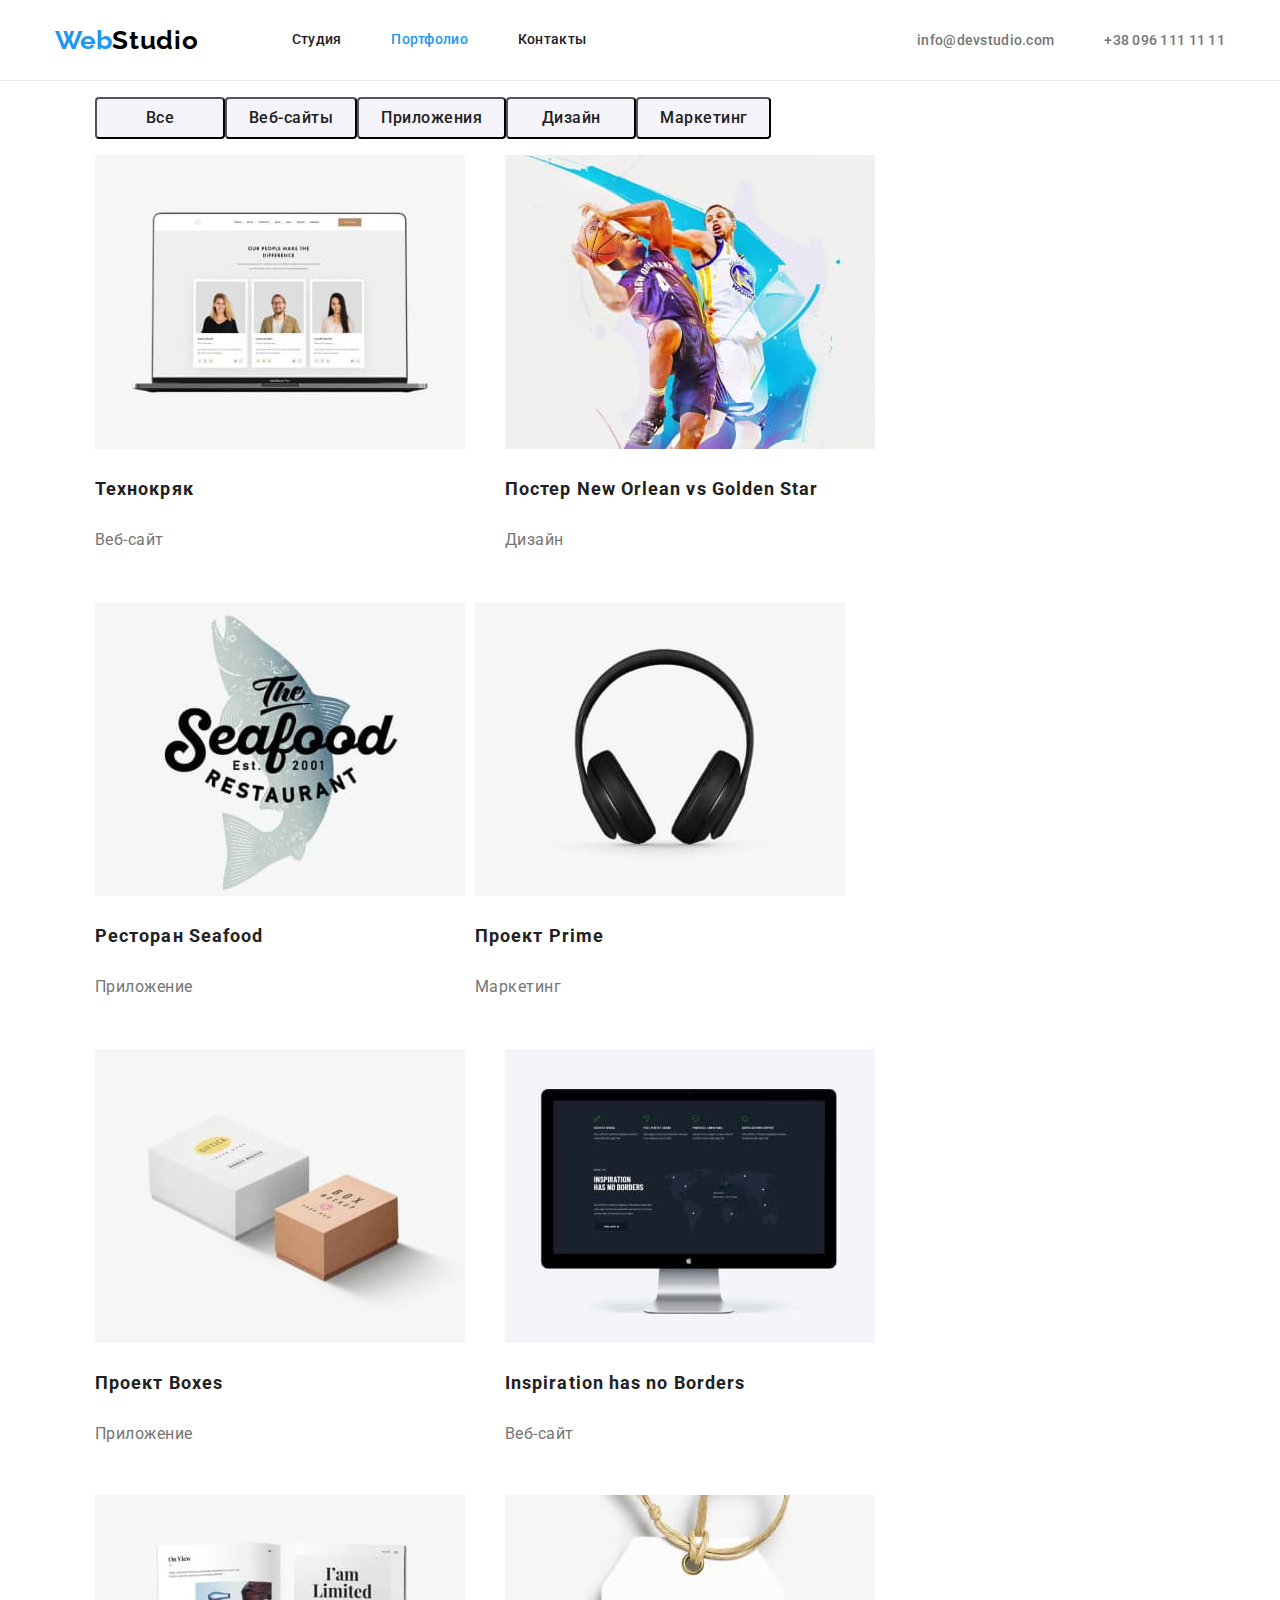
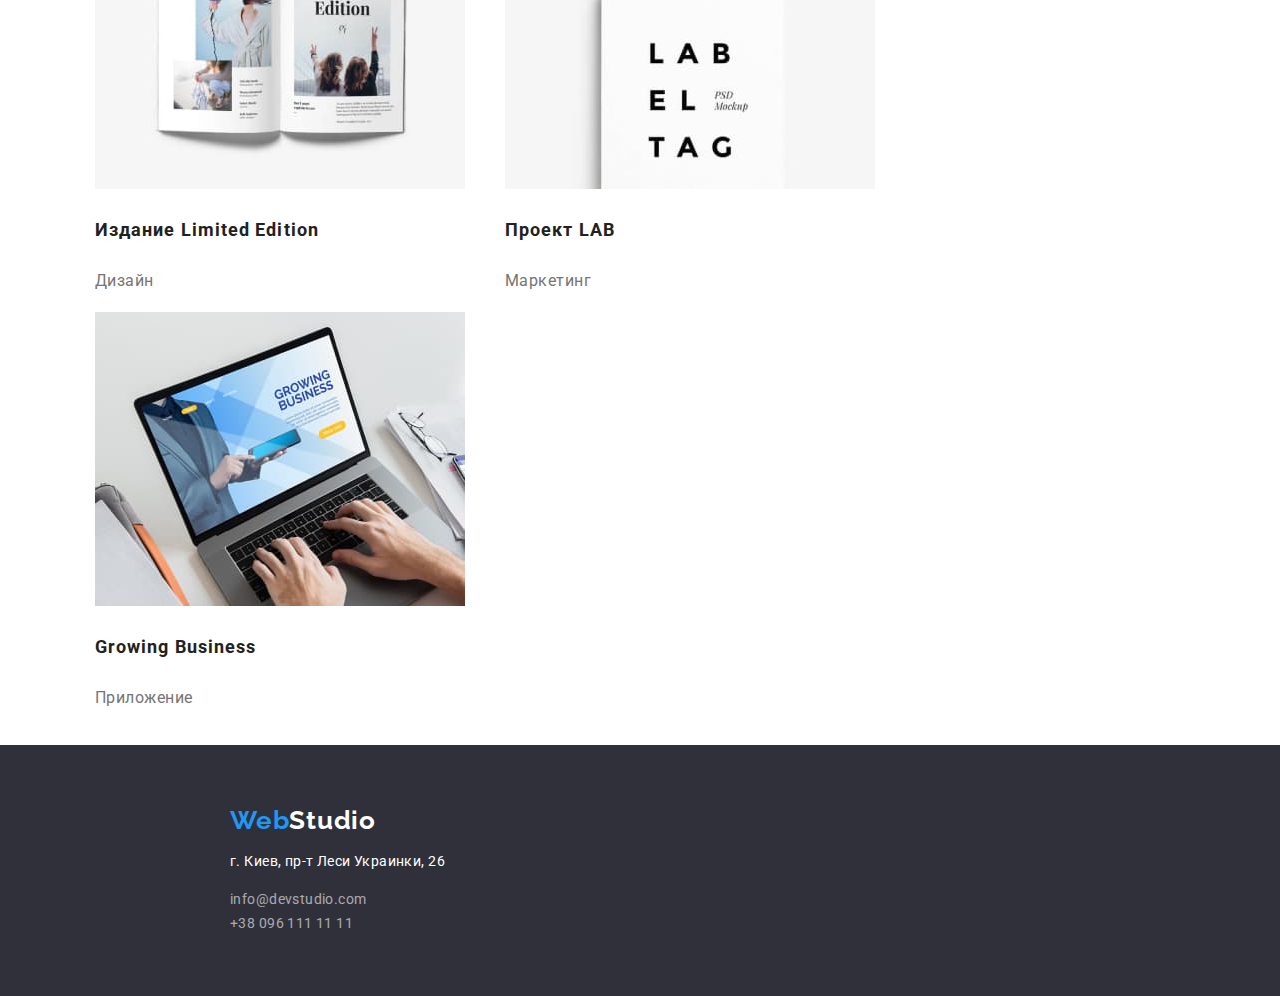
==== commit 604f4e79: "изменения4" ====
--- a/portfolio.html
+++ b/portfolio.html
@@ -14,9 +14,8 @@
 <body>
 <header class="header">
     <div class="container main-nav">
+        <a href="" class="header-logo link">Web<span class="header-logo-two link">Studio</span></a>
         <nav class="header-navigation">
-            <a href="" class="header-logo link">Web<span class="header-logo-two link">Studio</span></a>
-
             <ul class="header-list list">
                 <li class="header-item"><a href="./index.html" class="header-link link">Студия</a></li>
                 <li class="header-item"><a href="./portfolio.html" class="header-link link current">Портфолио</a></li>
@@ -29,6 +28,7 @@
             <li class="mailto-tel-item"><a href="tel:+380961111111" class="header-tel link">+38 096 111 11 11</a></li>
     </div>
 </header>
+
     <main>
 <section class="section-portfolio">
     <div class="container">
@@ -42,7 +42,7 @@
           <li class="section-portfolio-item-nav list"><button type="button" class="section-portfolio-btn">Маркетинг</button></li>
       </ul>
 </div>
-<div>
+<div class="container">
         <!-- скрытый заголовок-->
    <h2 class="visually-hidden">Наши проекты</h2>
     <ul class="section-portfolio-list">
@@ -114,11 +114,13 @@
 </section>
 </main>
 <footer class="footer">
-    <a href="" class="footer-logo link">Web<span class="footer-logo-two link">Studio</span></a>
-    <address class="adress">
-        <p class="adress-text">г. Киев, пр-т Леси Украинки, 26</p>
-        <a href="mailto:info@devstudio.com" class="adress-mailto link">info@devstudio.com</a> <br>
-        <a href="tel:+380961111111" class="adress-tel link">+38 096 111 11 11</a>
+    <div class="container">
+        <a href="" class="footer-logo link">Web<span class="footer-logo-two link">Studio</span></a>
+        <address class="adress">
+            <p class="adress-text">г. Киев, пр-т Леси Украинки, 26</p>
+            <a href="mailto:info@devstudio.com" class="adress-mailto link">info@devstudio.com</a> <br>
+            <a href="tel:+380961111111" class="adress-tel link">+38 096 111 11 11</a>
+    </div>
     </address>
 </footer>
     
--- a/css/styles.css
+++ b/css/styles.css
@@ -19,6 +19,8 @@
 
 .list {
     list-style: none;
+    margin: 0;
+    padding: 0;
 }
 
 .link {
@@ -43,7 +45,7 @@
     margin-right: auto;
     padding-left: 15px;
     padding-right: 15px;
-    width: 1230px;
+    width: 1200px;
 }
 
 .main-nav{
@@ -54,46 +56,47 @@
   /*------------index.html-----------*/
 
 .header {
-    background-color: #FFFFFF;
+    border-bottom: 1px solid #ececec;
   }
 
   .header-list{
-      margin: 0;
     display: flex;
   }
 
    .header-link{
-      display: block;
+    display: block;
     padding-top: 32px;
     padding-bottom: 32px;
     
 font-weight: 500;
 font-size: 14px;
-line-height: 16px;
+line-height: 1.14;
 letter-spacing: 0.02em;
-
 color: #212121;
    }
+
+
 
    .header-list .header-item:not(:last-child){
     margin-right: 50px;
    }
 
+   .nav{
+       display: block;
+   }
+
 .header-navigation{
-    display: flex;
-    align-items: center;
-    
+    margin-left: 93px;
 }
 
 .header-logo {
-    margin-right: 93px;
-    margin-left: 215px;
+    /*margin-right: 93px;
+    margin-left: 215px;*/
     font-family: 'Raleway', Tahoma, sans-serif;
     font-style: normal;
     font-weight: 700;
     font-size: 26px;
     line-height: 1.19;
-    letter-spacing: 0.03em;
     color: #2196F3;
 }
 
@@ -107,13 +110,6 @@
     color: #000000;
 }
 
-.header-link {
-    font-weight: 500;
-    font-size: 14px;
-    line-height: 1.14;
-    letter-spacing: 0.02em;
-    color: #212121;
-}
 
 .header-link:hover,
 .header-link:focus {
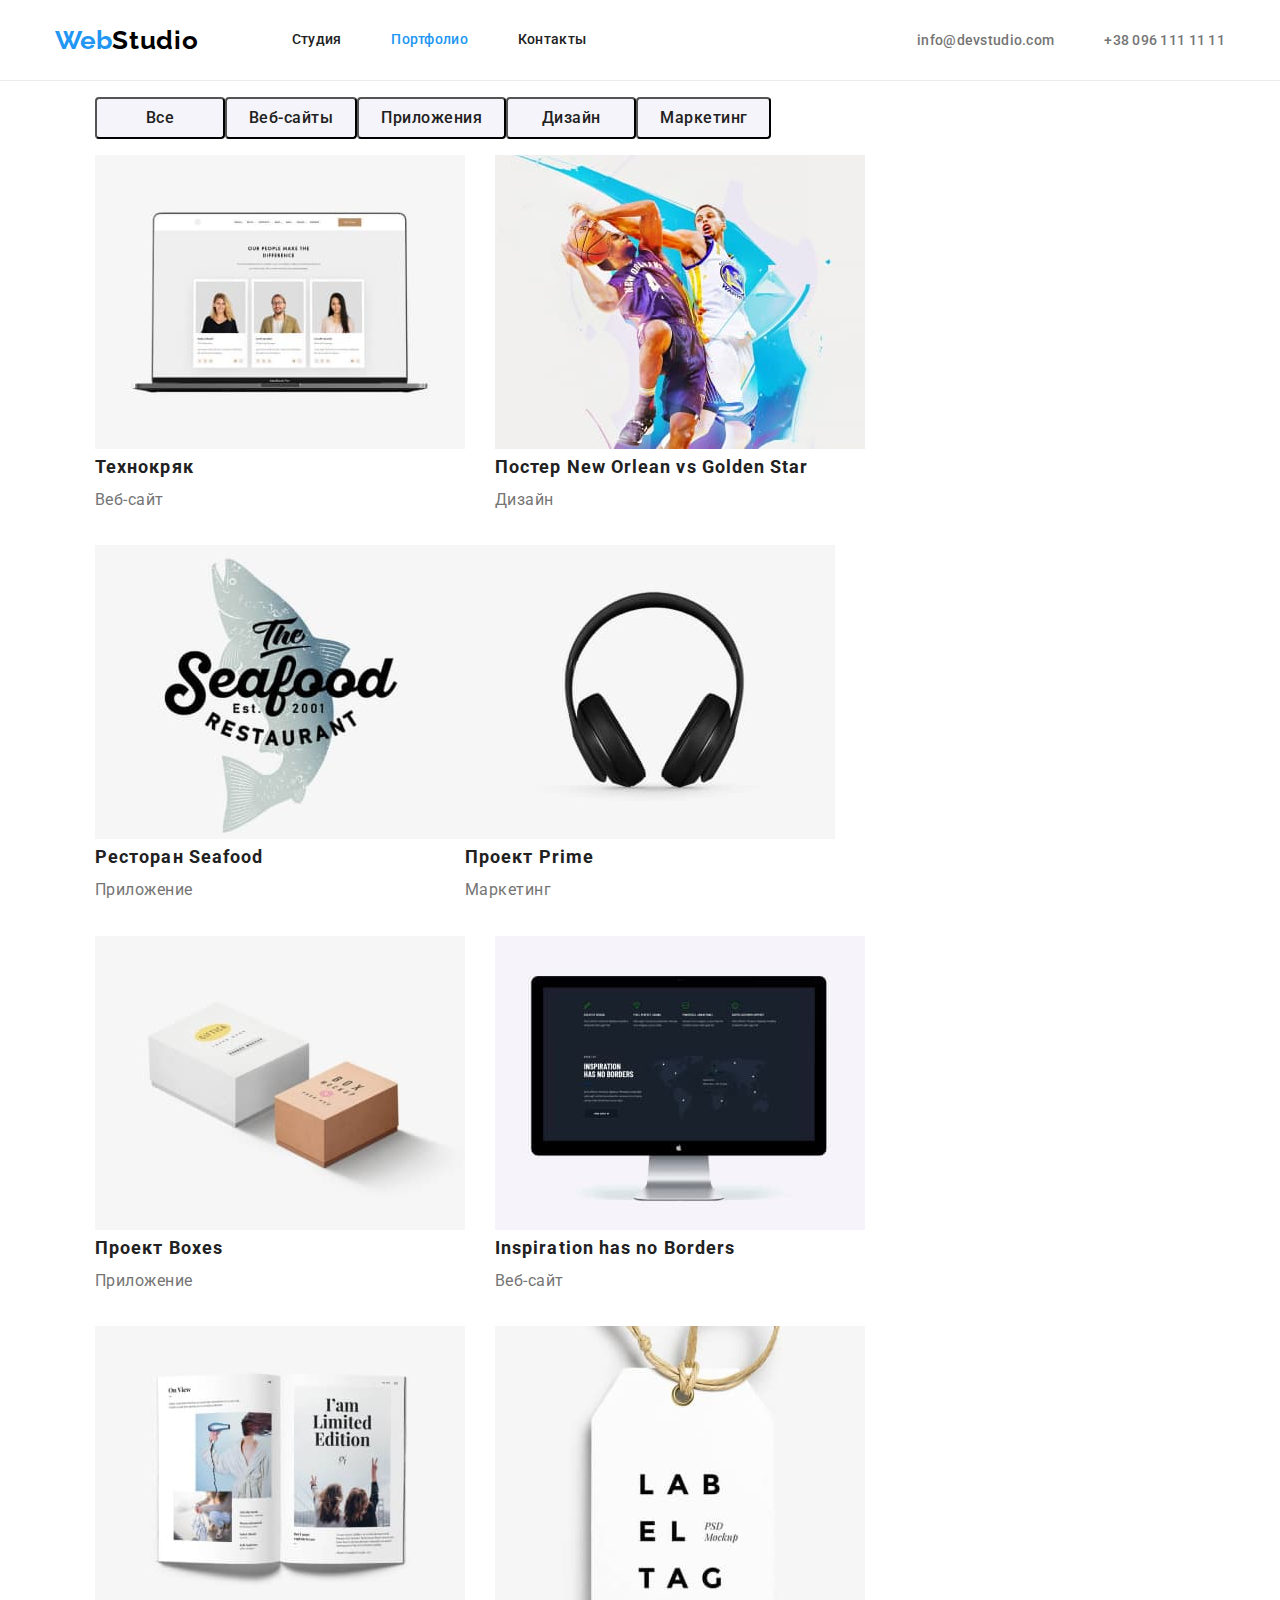
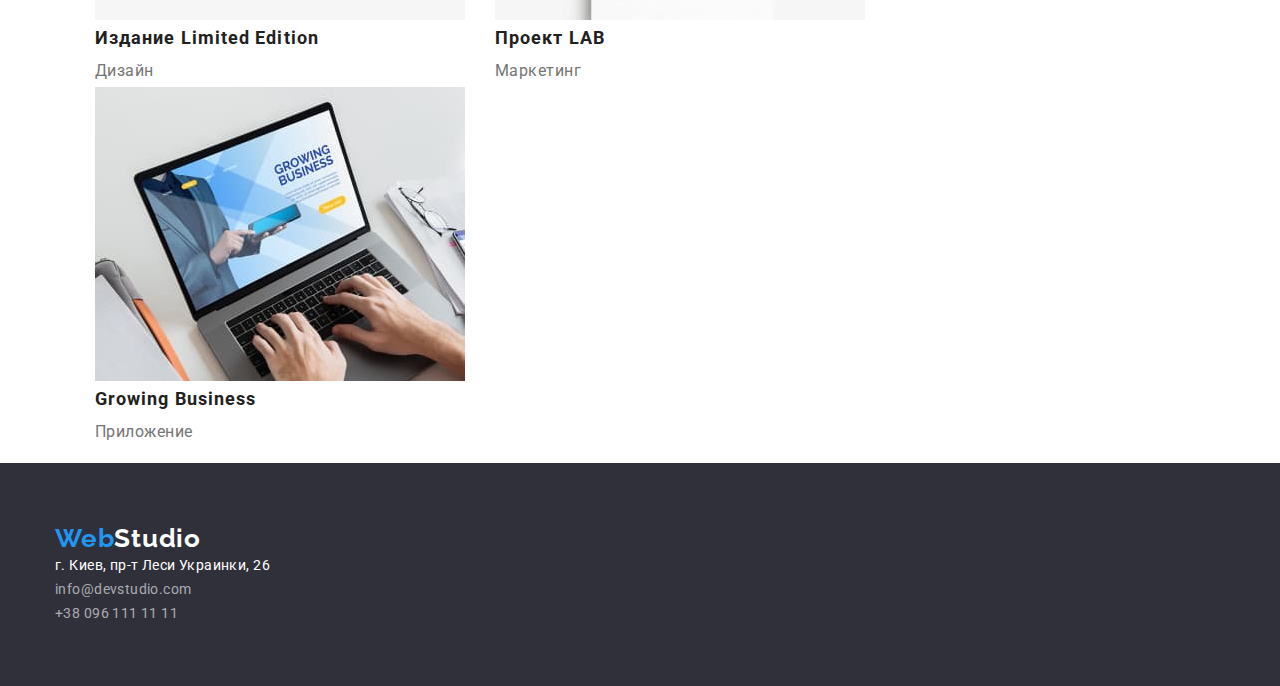
==== commit 961d9cd8: "изменения5" ====
--- a/portfolio.html
+++ b/portfolio.html
@@ -42,6 +42,7 @@
           <li class="section-portfolio-item-nav list"><button type="button" class="section-portfolio-btn">Маркетинг</button></li>
       </ul>
 </div>
+
 <div class="container">
         <!-- скрытый заголовок-->
    <h2 class="visually-hidden">Наши проекты</h2>
@@ -113,6 +114,7 @@
     </div>
 </section>
 </main>
+
 <footer class="footer">
     <div class="container">
         <a href="" class="footer-logo link">Web<span class="footer-logo-two link">Studio</span></a>
@@ -120,8 +122,8 @@
             <p class="adress-text">г. Киев, пр-т Леси Украинки, 26</p>
             <a href="mailto:info@devstudio.com" class="adress-mailto link">info@devstudio.com</a> <br>
             <a href="tel:+380961111111" class="adress-tel link">+38 096 111 11 11</a>
+        </address>
     </div>
-    </address>
 </footer>
     
 </body>
--- a/css/styles.css
+++ b/css/styles.css
@@ -16,6 +16,23 @@
     font-family: "Roboto", Tahoma, sans-serif;
     margin: 0;
 }
+h1,
+h2,
+h3,
+h4,
+h5,
+h6,
+p {
+    margin-top: 0;
+    margin-bottom: 0;
+}
+
+img
+    {
+    display: block;
+    max-width: 100%;
+}
+
 
 .list {
     list-style: none;
@@ -146,21 +163,20 @@
 }
 
 .hero-title {
-    margin-top: 0;
-    margin-bottom: 50px;
-    padding-top: 200px;
-    padding-bottom: 30px;
+
+    margin-bottom: 30px;
+
     font-weight: 900;
     font-size: 44px;
     line-height: 1.36;
-    text-align: center;
     letter-spacing: 0.06em;
     text-transform: uppercase;
     color: var(--main-color)
     }
 
 .hero {
-    margin-top: 0;
+    padding-top: 200px;
+    padding-bottom: 200px;
     /*margin-bottom: 94px;*/
     background-color: #2F303A;
     text-align: center;
@@ -168,16 +184,13 @@
 
     .hero-btn {
     border-radius: 4px;
+    border: 0;
     padding: 10px 32px;
-    display: inline-block;
-    min-width: 200px;
-    margin-bottom: 200px;
-
-    font-family: inherit;
+
     font-weight: 700;
     font-size: 16px;
     line-height: 1.88;
-    align-items: center;
+
     letter-spacing: 0.06em;
     color: #FFFFFF;
     background-color: #2196F3;
@@ -205,15 +218,29 @@
     background-color: #FFFFFF;
 }
 
-.section-one {
+/*.section-one {
     width: 270px;
-}
+}*/
 
 /*.section-one-list{
     padding: 0;
     margin: 94px;
 }*/
 
+.section-one-item {
+    width: 270px;
+    margin-right: 30px;
+    margin-bottom: 30px;
+}
+
+.section-one-item:nth-child(4n) {
+    margin-right: 0;
+}
+
+.section-one-item:nth-last-child(-n + 4) {
+    margin-bottom: 0;
+}
+
 .section-one-subtitle {
     margin-top: 0;
     margin-bottom: 10px;
@@ -232,6 +259,7 @@
     color: var(--header-color);
 }
 
+
 .work{
     padding-top: 0;
 }
@@ -241,8 +269,18 @@
     padding: 0;
 }
 
-.work-list .work-item:not(:last-child) {
-    margin-right: 0px;
+.work-item {
+    width: 370px;
+    margin-right: 30px;
+    margin-bottom: 30px;
+}
+
+.work-item:nth-child(3n) {
+    margin-right: 0;
+}
+
+.work-item:nth-last-child(-n + 3) {
+    margin-bottom: 0;
 }
 
 .work-top-text {
@@ -306,11 +344,24 @@
     margin: 10px;
 }
 
+.team-item {
+    width: 270px;
+    margin-right: 30px;
+    margin-bottom: 30px;
+}
+
+.team-item:nth-child(4n) {
+    margin-right: 0;
+}
+
+.team-item:nth-last-child(-n + 4) {
+    margin-bottom: 0;
+}
+
 .footer {
     padding-top: 60px;
     padding-bottom: 60px;
-    padding-left: 215px;
-    padding-right: 1154px;
+    
     background-color: #2F303A;
 }
 
@@ -377,7 +428,7 @@
 }
 
 .section-portfolio-item {
-    width: 380px;
+    width: 370px;
     margin-right: 30px;
     margin-bottom: 30px;
 }
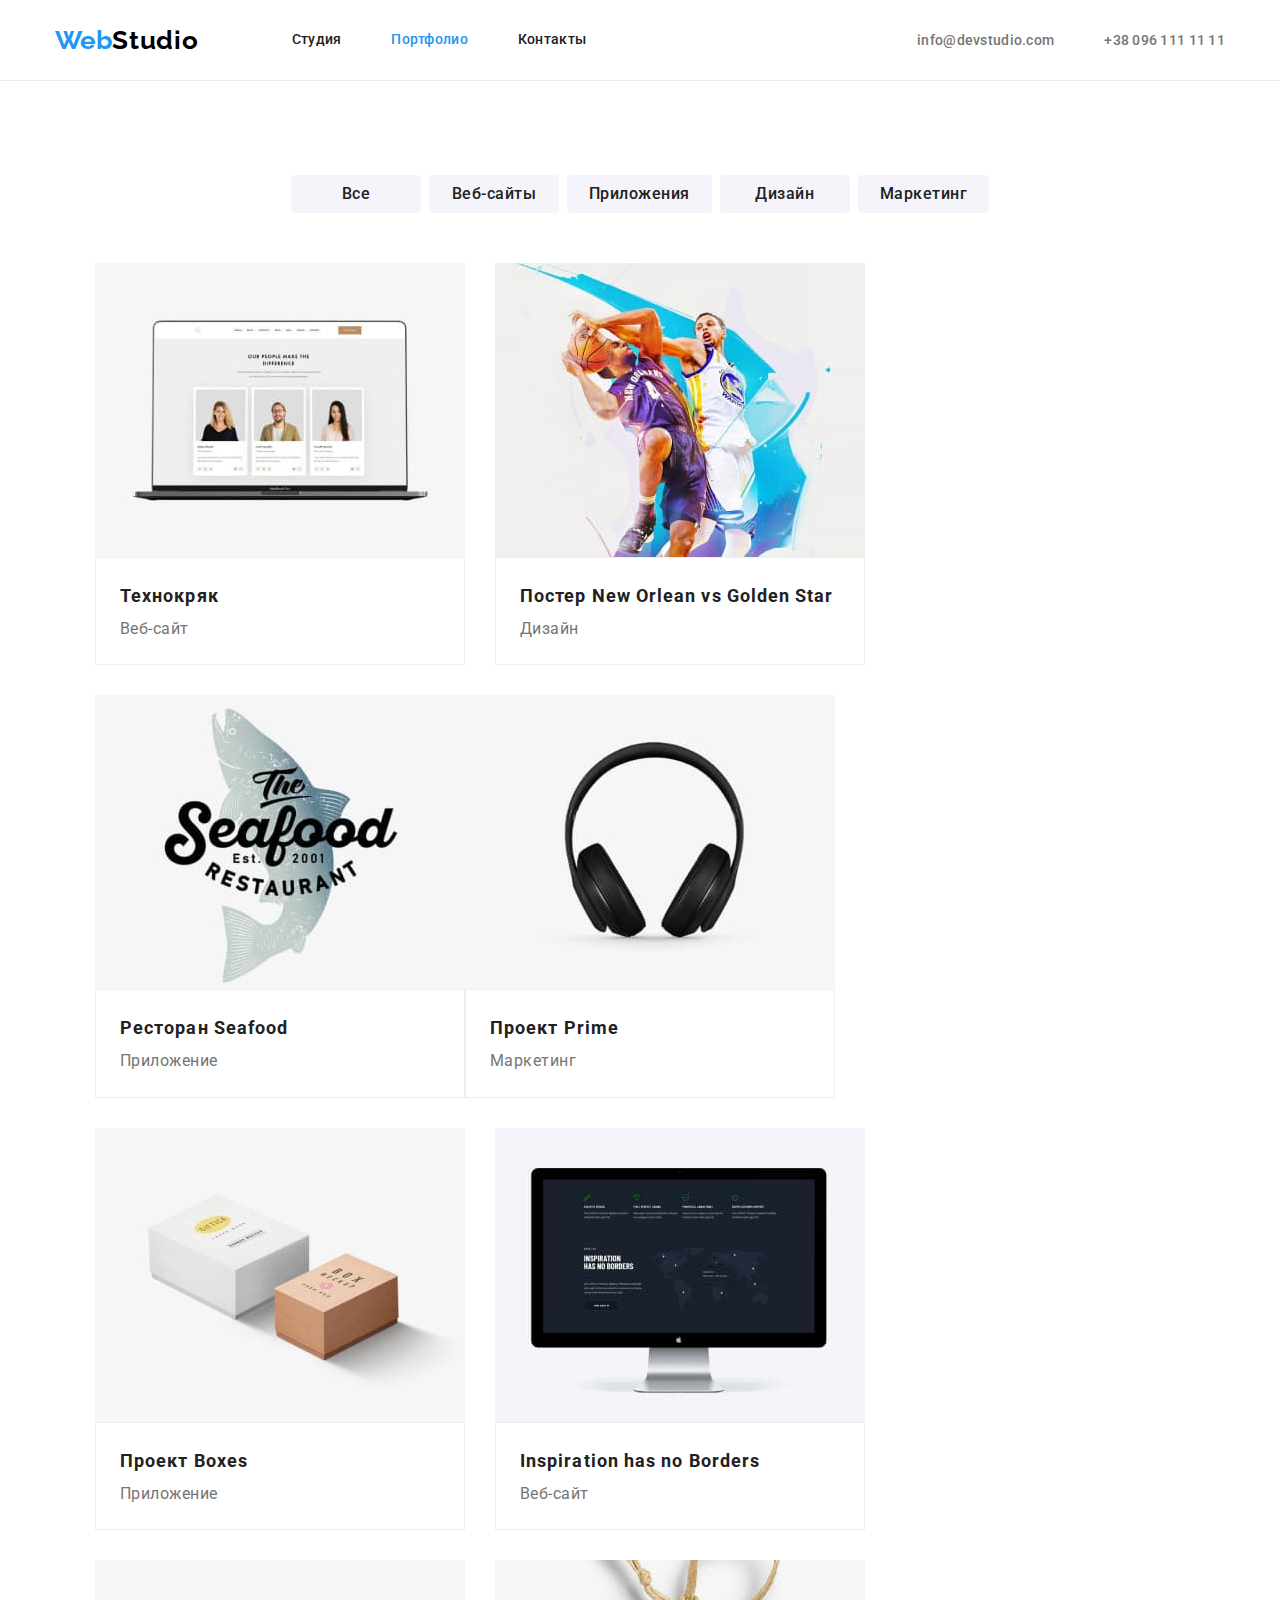
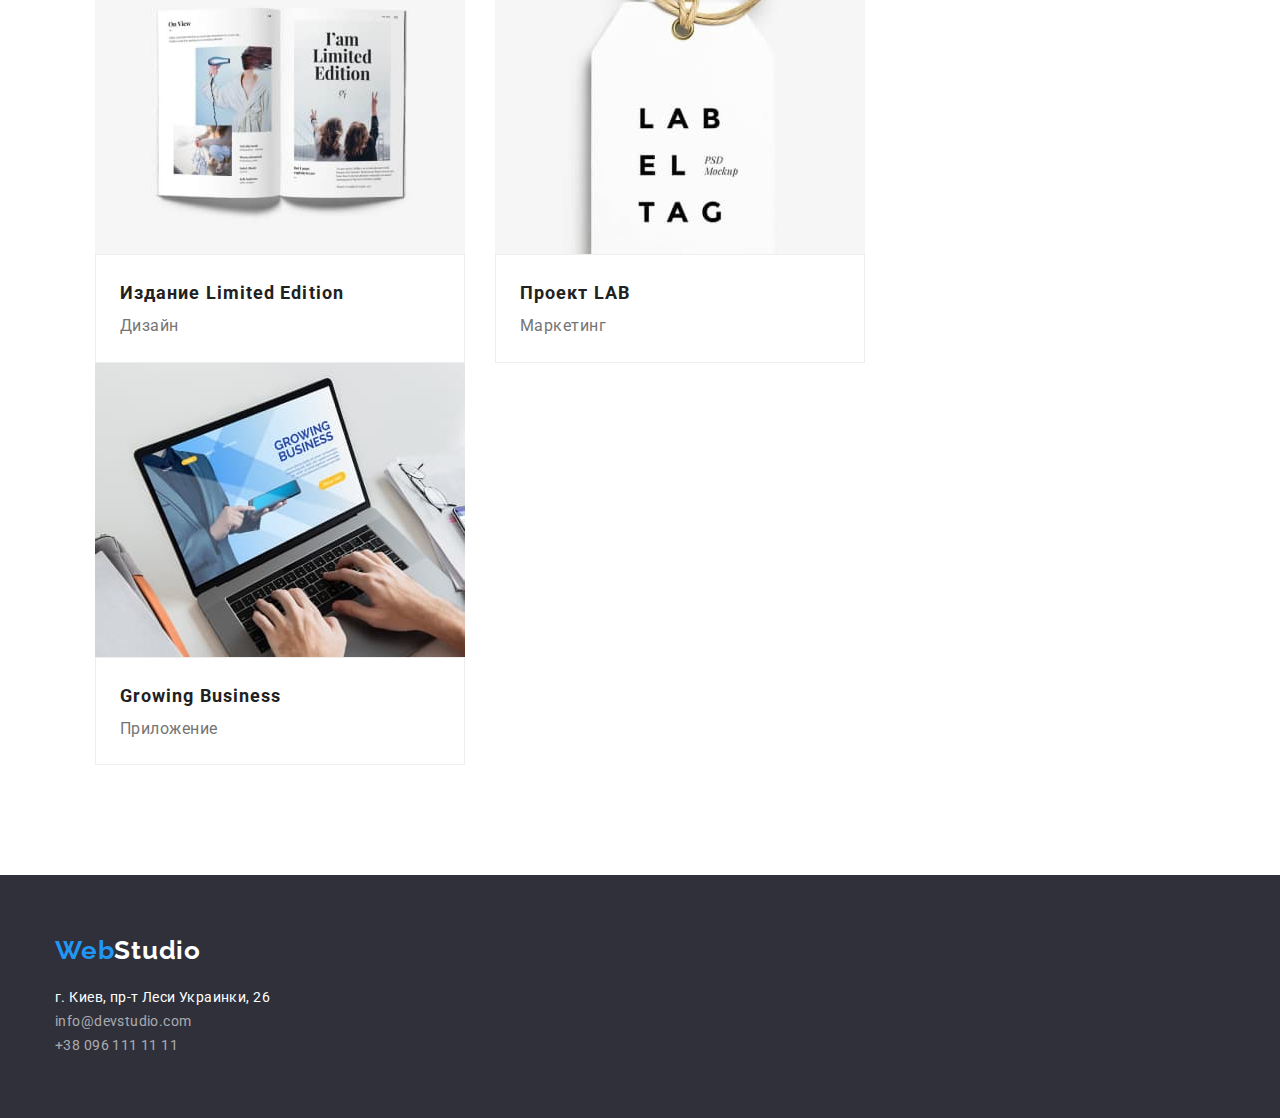
==== commit 23b1f1cd: "изменения6" ====
--- a/portfolio.html
+++ b/portfolio.html
@@ -30,11 +30,11 @@
 </header>
 
     <main>
-<section class="section-portfolio">
+<section class="section-portfolio section">
     <div class="container">
      <!-- скрытый заголовок-->
      <h1 class="visually-hidden">Навигация</h1>
-      <ul class="section-portfolio-list-nav">
+      <ul class="section-portfolio-list-nav list">
           <li class="section-portfolio-item-nav list"><button type="button" class="section-portfolio-btn">Все</button></li>
           <li class="section-portfolio-item-nav list"><button type="button" class="section-portfolio-btn">Веб-сайты</button></li>
           <li class="section-portfolio-item-nav list"><button type="button" class="section-portfolio-btn">Приложения</button></li>
@@ -42,7 +42,6 @@
           <li class="section-portfolio-item-nav list"><button type="button" class="section-portfolio-btn">Маркетинг</button></li>
       </ul>
 </div>
-
 <div class="container">
         <!-- скрытый заголовок-->
    <h2 class="visually-hidden">Наши проекты</h2>
@@ -50,64 +49,82 @@
         <li class="section-portfolio-item list">
             <a href="" class="section-portfolio-img link">
                 <img src="./images/img3.jpg" alt="Веб-сайт" width="370" height="294"/>
+                <div class="cards">
                 <h3 class="section-portfolio-subtitle">Технокряк</h3>
                 <p class="section-portfolio-text">Веб-сайт</p>
+                </div>
             </a>
         </li>
         <li class="section-portfolio-item list">
             <a href="" class="section-portfolio-img link">
             <img src="./images/img4.jpg" alt="Дизайн" width="370" height="294"/>
-                <h3 class="section-portfolio-subtitle">Постер New Orlean vs Golden Star</h3>
+                <div class="cards">
+            <h3 class="section-portfolio-subtitle">Постер New Orlean vs Golden Star</h3>
                 <p class="section-portfolio-text">Дизайн</p>
+                </div>
             </a>
         </li>
         <li class="section-portfolio-item list">
             <a href="" class="section-portfolio-img link">
             <img src="./images/img5.jpg" alt="Приложение" width="370" height="294"/>
-                <h3 class="section-portfolio-subtitle">Ресторан Seafood</h3>
+            <div class="cards">
+            <h3 class="section-portfolio-subtitle">Ресторан Seafood</h3>
                 <p class="section-portfolio-text">Приложение</p>
+            </div>
             </a>
         </li>
         <li class="section-portfolio-item list">
             <a href="" class="section-portfolio-img link">
             <img src="./images/img6.jpg" alt="Маркетинг" width="370" height="294"/>
-                <h3 class="section-portfolio-subtitle">Проект Prime</h3>
+                <div class="cards">
+            <h3 class="section-portfolio-subtitle">Проект Prime</h3>
                 <p class="section-portfolio-text">Маркетинг</p>
+                </div>
             </a>
         </li>
         <li class="section-portfolio-item list">
             <a href="" class="section-portfolio-img link">
             <img src="./images/img7.jpg" alt="Приложение" width="370" height="294"/>
-                <h3 class="section-portfolio-subtitle">Проект Boxes</h3>
+            <div class="cards">
+            <h3 class="section-portfolio-subtitle">Проект Boxes</h3>
                 <p class="section-portfolio-text">Приложение</p>
+            </div>
             </a>
         </li>
         <li class="section-portfolio-item list">
             <a href="" class="section-portfolio-img link">
-            <img src="./images/img8.jpg" alt="Веб-сайт" width="370" height="294"/>
+                <img src="./images/img8.jpg" alt="Веб-сайт" width="370" height="294"/>
+                <div class="cards">
                 <h3 class="section-portfolio-subtitle">Inspiration has no Borders</h3>
                 <p class="section-portfolio-text">Веб-сайт</p>
+            </div>
             </a>
         </li>
         <li class="section-portfolio-item list">
             <a href="" class="section-portfolio-img link">
             <img src="./images/img9.jpg" alt="Дизайн" width="370" height="294"/>
-                <h3 class="section-portfolio-subtitle">Издание Limited Edition</h3>
+            <div class="cards">
+            <h3 class="section-portfolio-subtitle">Издание Limited Edition</h3>
                 <p class="section-portfolio-text">Дизайн</p>
+            </div>
             </a>
         </li>
         <li class="section-portfolio-item list">
             <a href="" class="section-portfolio-img link">
             <img src="./images/img10.jpg" alt="Маркетинг" width="370" height="294"/>
-                <h3 class="section-portfolio-subtitle">Проект LAB</h3>
+            <div class="cards">
+            <h3 class="section-portfolio-subtitle">Проект LAB</h3>
                 <p class="section-portfolio-text">Маркетинг</p>
+            </div>
             </a>
         </li>
         <li class="section-portfolio-item list">
             <a href="" class="section-portfolio-img link">
             <img src="./images/img11.jpg" alt="Приложение" width="370" height="294"/>
-                <h3 class="section-portfolio-subtitle">Growing Business</h3>
+            <div class="cards">
+            <h3 class="section-portfolio-subtitle">Growing Business</h3>
                 <p class="section-portfolio-text">Приложение</p>
+            </div>
             </a>
         </li>
     </ul>
--- a/css/styles.css
+++ b/css/styles.css
@@ -386,6 +386,7 @@
 }
 
 .adress-text {
+    padding-top: 20px;
     font-style: normal;
     font-size: 14px;
     line-height: 1.71;
@@ -394,6 +395,7 @@
 }
 
 .adress-mailto {
+    
     font-style: normal;
     font-size: 14px;
     line-height: 1.71;
@@ -418,6 +420,7 @@
 
 
 /*------------portfolio.html-----------*/
+
 .section-portfolio{
     background-color: #FFFFFF;
 }
@@ -426,6 +429,8 @@
     flex-wrap: wrap;
     
 }
+
+
 
 .section-portfolio-item {
     width: 370px;
@@ -439,7 +444,22 @@
 
 .section-portfolio-item:nth-last-child(-n + 3) {
     margin-bottom: 0;
-}
+} 
+
+
+/*.section-portfolio-list{
+    display: flex;
+    flex-wrap: wrap;
+    margin-left: -30px;
+    margin-bottom: -30px;
+}
+
+.section-portfolio-item{
+    width: calc(100% / 3 - 30px);
+    margin-left: 30px;
+    margin-bottom: 30px;
+}
+*/
 
 .section-portfolio-btn:hover,
 .section-portfolio-btn:focus {
@@ -467,6 +487,7 @@
     display: inline-block;
     padding: 6px 22px;
 
+    border: none;
     font-weight: 500;
     font-size: 16px;
     line-height: 1.63;
@@ -477,3 +498,18 @@
     cursor: pointer;
 }
 
+.section-portfolio-list-nav{
+    display: flex;
+    justify-content: center;
+    margin-bottom: 50px;
+
+}
+
+.section-portfolio-list-nav .section-portfolio-item-nav:not(:last-child) {
+    margin-right: 8px;
+}
+
+.cards{
+    padding: 20px 24px;
+    border: 1px solid #EEEEEE;
+}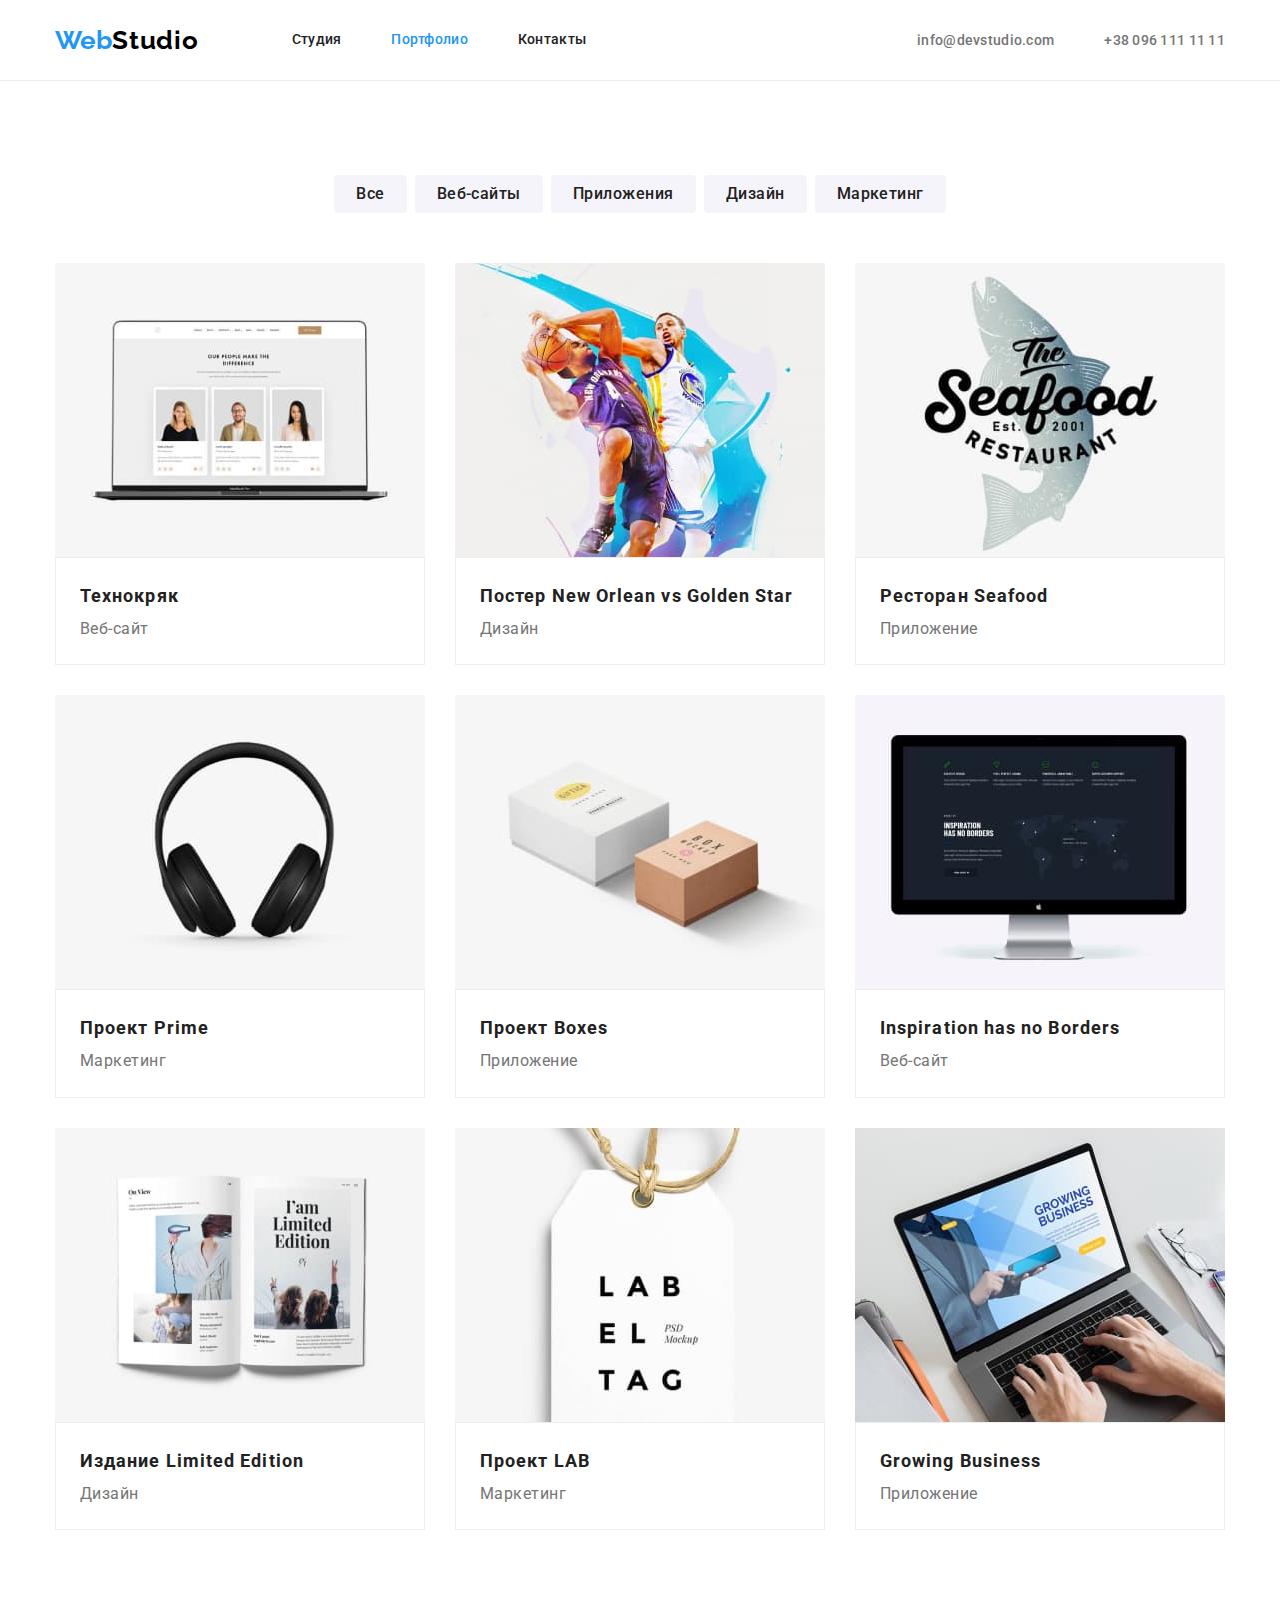
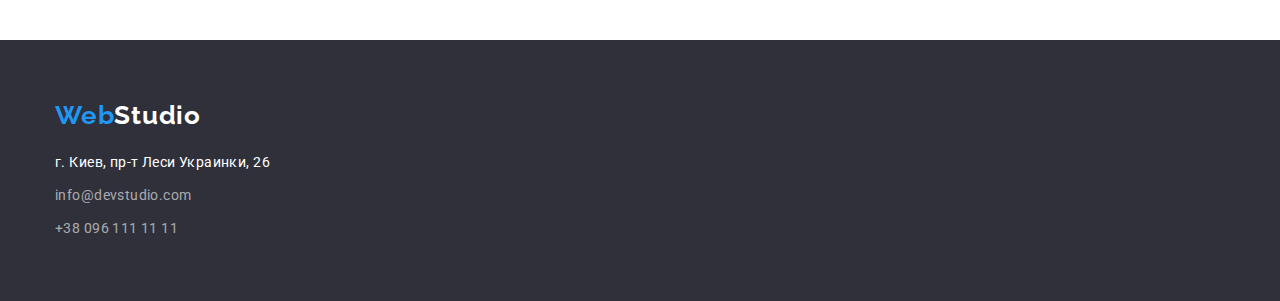
==== commit 83050d0d: "finishhw3" ====
--- a/portfolio.html
+++ b/portfolio.html
@@ -136,9 +136,9 @@
     <div class="container">
         <a href="" class="footer-logo link">Web<span class="footer-logo-two link">Studio</span></a>
         <address class="adress">
-            <p class="adress-text">г. Киев, пр-т Леси Украинки, 26</p>
-            <a href="mailto:info@devstudio.com" class="adress-mailto link">info@devstudio.com</a> <br>
-            <a href="tel:+380961111111" class="adress-tel link">+38 096 111 11 11</a>
+            <div class="adress-text">г. Киев, пр-т Леси Украинки, 26</div>
+            <div class="footer-contacts"><a href="mailto:info@devstudio.com" class="adress-mailto link">info@devstudio.com</a> <br></div>
+           <div> <a href="tel:+380961111111" class="adress-tel link">+38 096 111 11 11</a></div>
         </address>
     </div>
 </footer>
--- a/css/styles.css
+++ b/css/styles.css
@@ -16,6 +16,7 @@
     font-family: "Roboto", Tahoma, sans-serif;
     margin: 0;
 }
+
 h1,
 h2,
 h3,
@@ -32,7 +33,6 @@
     display: block;
     max-width: 100%;
 }
-
 
 .list {
     list-style: none;
@@ -85,11 +85,11 @@
     padding-top: 32px;
     padding-bottom: 32px;
     
-font-weight: 500;
-font-size: 14px;
-line-height: 1.14;
-letter-spacing: 0.02em;
-color: #212121;
+    font-weight: 500;
+    font-size: 14px;
+    line-height: 1.14;
+    letter-spacing: 0.02em;
+    color: #212121;
    }
 
 
@@ -163,7 +163,6 @@
 }
 
 .hero-title {
-
     margin-bottom: 30px;
 
     font-weight: 900;
@@ -177,7 +176,6 @@
 .hero {
     padding-top: 200px;
     padding-bottom: 200px;
-    /*margin-bottom: 94px;*/
     background-color: #2F303A;
     text-align: center;
 }
@@ -190,7 +188,6 @@
     font-weight: 700;
     font-size: 16px;
     line-height: 1.88;
-
     letter-spacing: 0.06em;
     color: #FFFFFF;
     background-color: #2196F3;
@@ -211,21 +208,11 @@
 .section-one-list{
     display: flex;
     flex-wrap: nowrap;
-
 }
 
 .section-one, .work {
     background-color: #FFFFFF;
 }
-
-/*.section-one {
-    width: 270px;
-}*/
-
-/*.section-one-list{
-    padding: 0;
-    margin: 94px;
-}*/
 
 .section-one-item {
     width: 270px;
@@ -258,7 +245,6 @@
     letter-spacing: 0.03em;
     color: var(--header-color);
 }
-
 
 .work{
     padding-top: 0;
@@ -296,7 +282,6 @@
 
 .team-top-text {
     margin-bottom: 50px;
-    /*padding: 94px;*/
 
     font-size: 36px;
     line-height: 1.12;
@@ -387,6 +372,7 @@
 
 .adress-text {
     padding-top: 20px;
+    margin-bottom: 9px;
     font-style: normal;
     font-size: 14px;
     line-height: 1.71;
@@ -394,8 +380,11 @@
     color: #FFFFFF;
 }
 
+.footer-contacts {
+    margin-bottom: 9px;
+}
+
 .adress-mailto {
-    
     font-style: normal;
     font-size: 14px;
     line-height: 1.71;
@@ -427,13 +416,11 @@
 .section-portfolio-list, .section-portfolio-list-nav {
     display: flex;
     flex-wrap: wrap;
-    
-}
-
-
+    padding: 0;
+    }
 
 .section-portfolio-item {
-    width: 370px;
+    width: calc((100% - 60px) / 3);
     margin-right: 30px;
     margin-bottom: 30px;
 }
@@ -483,7 +470,6 @@
 
 .section-portfolio-btn{
     border-radius: 4px;
-    min-width: 130px;
     display: inline-block;
     padding: 6px 22px;
 
@@ -502,7 +488,6 @@
     display: flex;
     justify-content: center;
     margin-bottom: 50px;
-
 }
 
 .section-portfolio-list-nav .section-portfolio-item-nav:not(:last-child) {
@@ -512,4 +497,13 @@
 .cards{
     padding: 20px 24px;
     border: 1px solid #EEEEEE;
+}
+
+.team-card{
+    padding-top: 30px;
+    padding-bottom: 30px;
+    box-shadow: 0px 1px 3px rgba(0, 0, 0, 0.12),
+    0px 1px 1px rgba(0, 0, 0, 0.14),
+    0px 2px 1px rgba(0, 0, 0, 0.2);
+    border-radius: 0px 0px 4px 4px;
 }